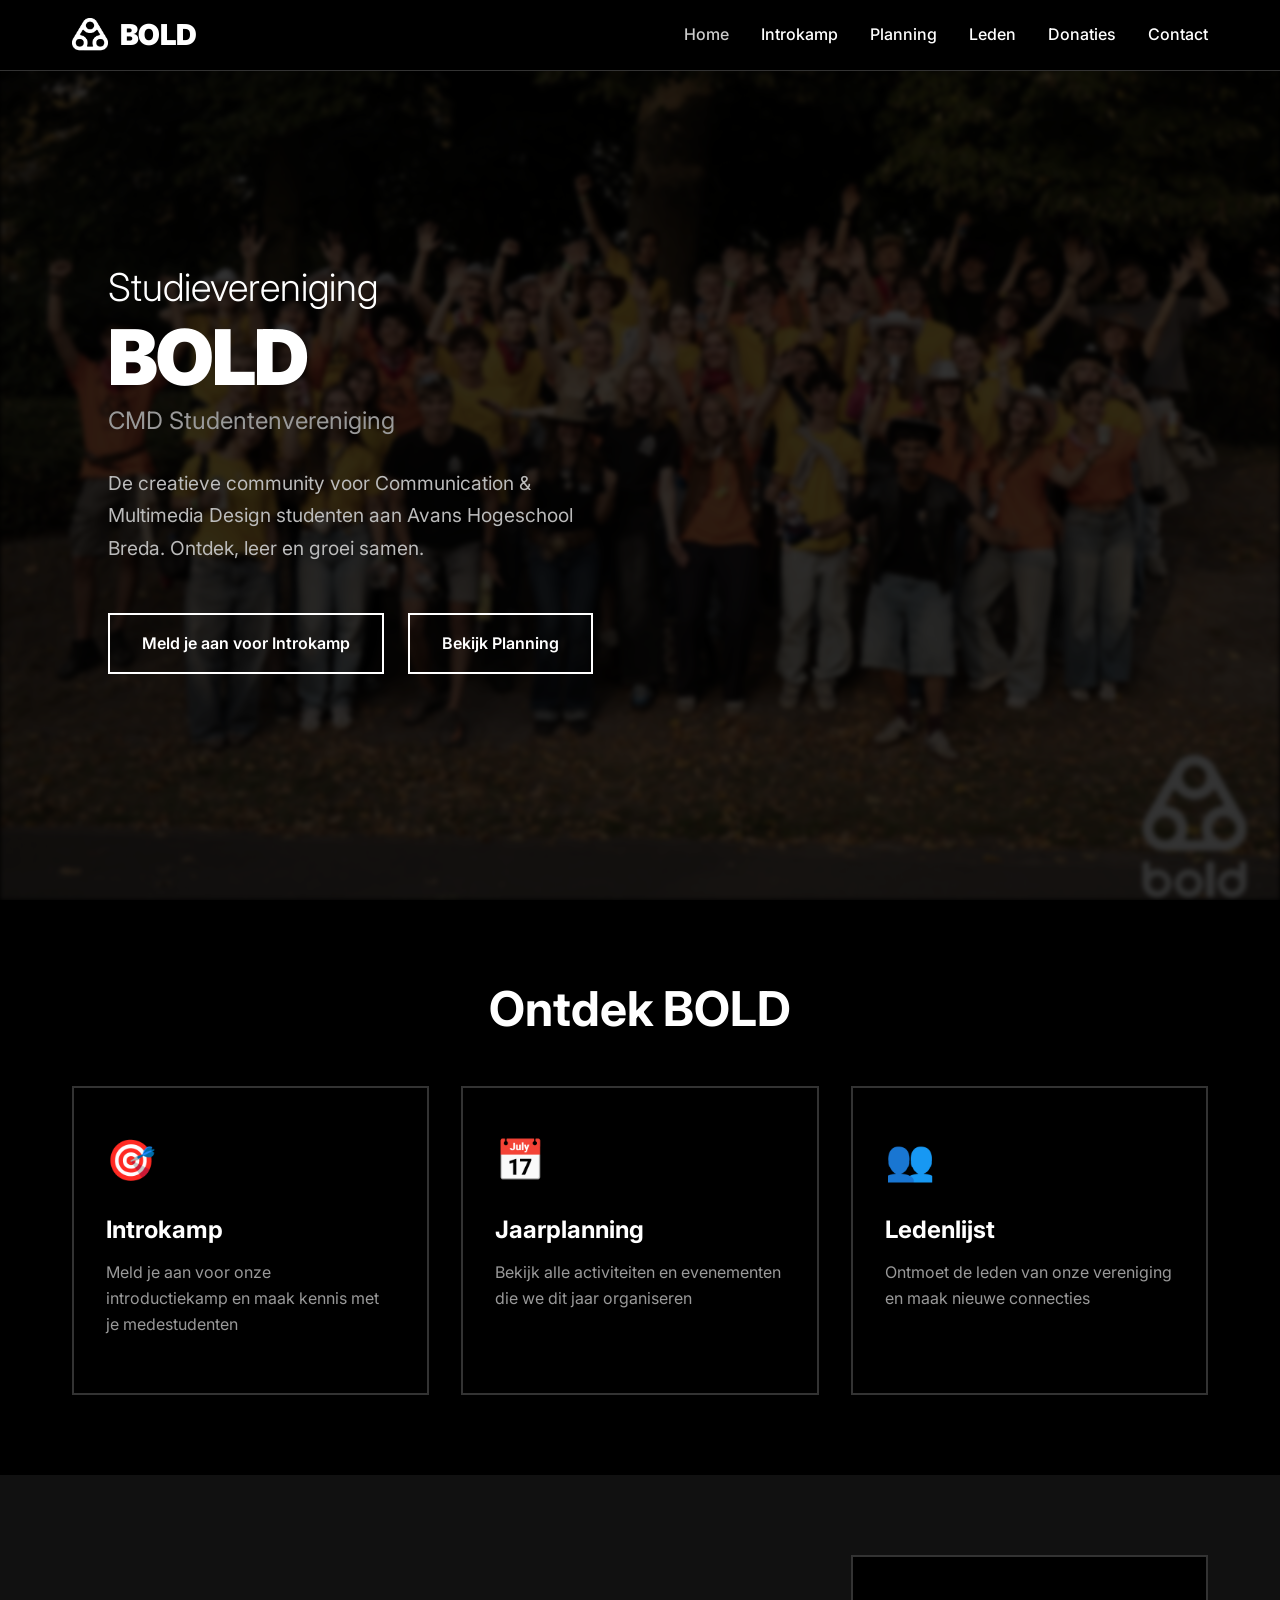
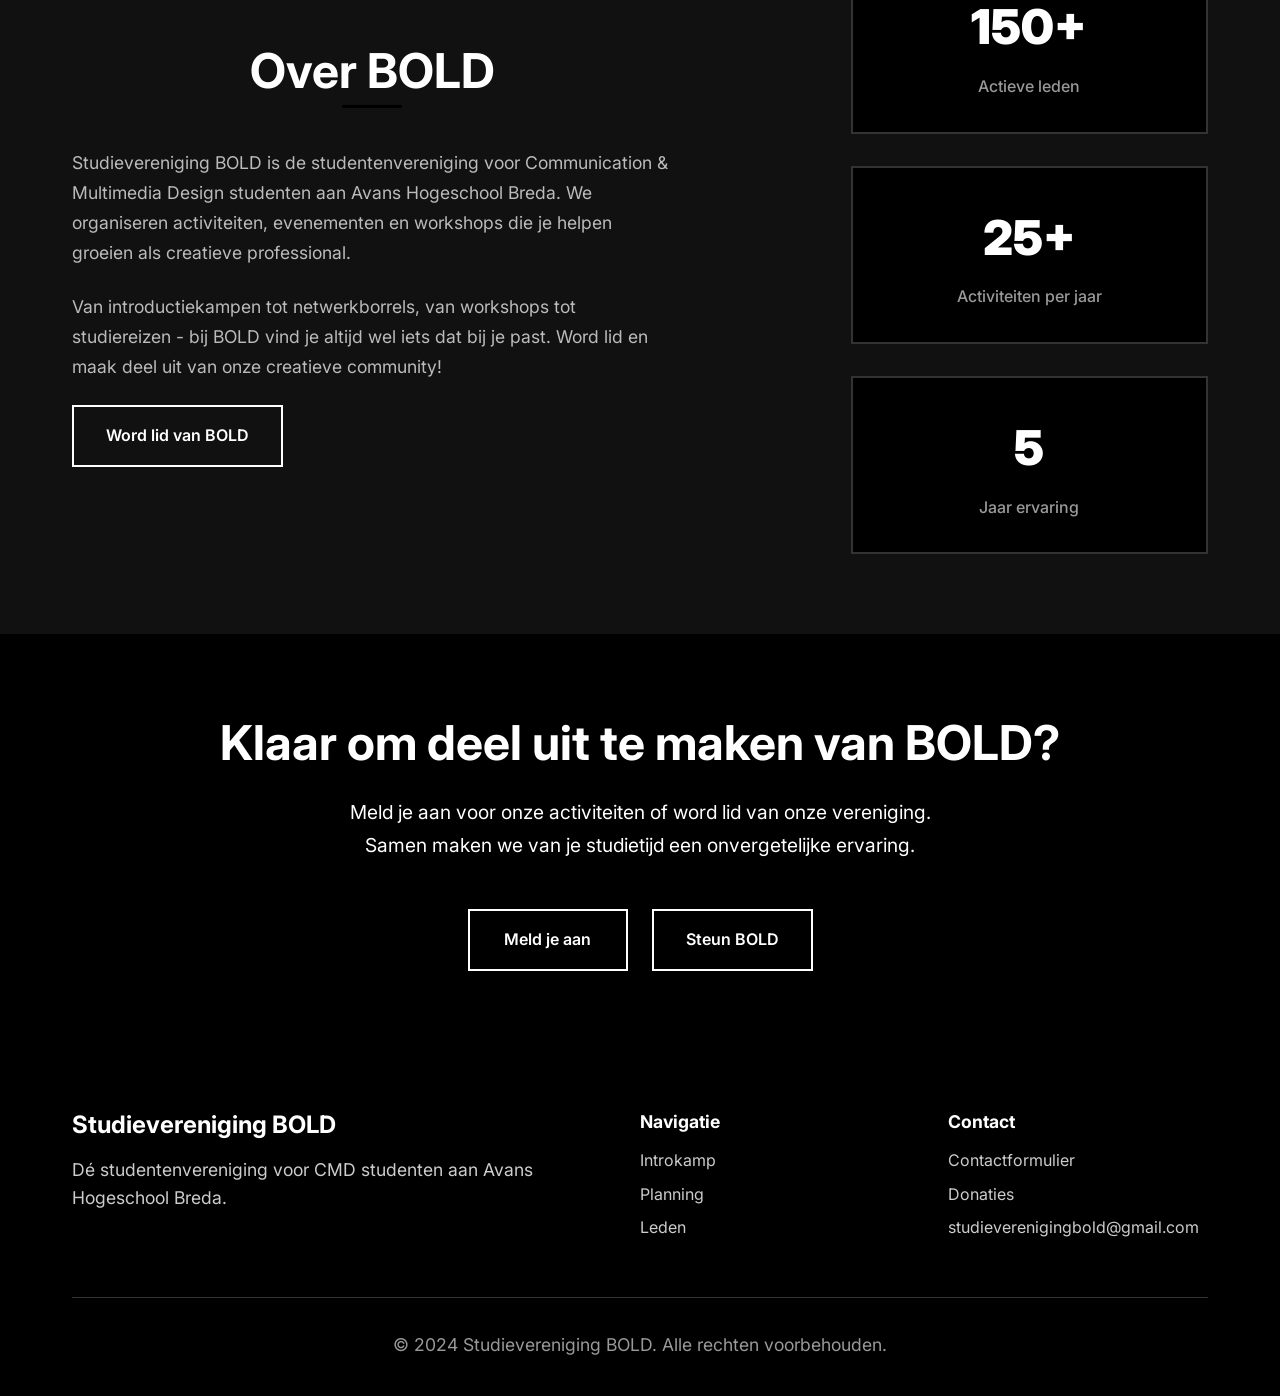
==== index.html @ 7c769bc6 "Update index.html" ====
<!DOCTYPE html>
<html lang="nl">
<head>
    <meta charset="UTF-8">
    <meta name="viewport" content="width=device-width, initial-scale=1.0">
    <meta name="description" content="Studievereniging BOLD - De studentenvereniging voor CMD studenten aan Avans Hogeschool Breda. Ontdek onze activiteiten, planning en word lid van onze creatieve community.">
    <meta name="keywords" content="CMD, Avans, Breda, studentenvereniging, BOLD, creatief, design, communicatie">
    <meta name="author" content="Studievereniging BOLD">
    <meta property="og:title" content="Studievereniging BOLD - CMD Studentenvereniging">
    <meta property="og:description" content="De creatieve studentenvereniging voor CMD studenten aan Avans Hogeschool Breda">
    <meta property="og:type" content="website">
    <title>Studievereniging BOLD - CMD Studentenvereniging</title>
    <link rel="icon" type="image/x-icon" href="img/favicon.ico">
    <link rel="stylesheet" href="styles.css">
    <link rel="preconnect" href="https://fonts.googleapis.com">
    <link rel="preconnect" href="https://fonts.gstatic.com" crossorigin>
    <link href="https://fonts.googleapis.com/css2?family=Inter:wght@300;400;500;600;700;800;900&display=swap" rel="stylesheet">
    <script>
        // Prevent flash during page transition - must run immediately before any rendering
        (function() {
            if (sessionStorage.getItem('pageTransitioning') === 'true') {
                document.documentElement.style.overflow = 'hidden';
                document.documentElement.style.visibility = 'hidden';
            }
        })();
    </script>
</head>
<body>
    <!-- Page Transition Overlay -->
    <div class="page-transition-overlay" id="page-transition-overlay">
        <img src="img/BOLD_logo_wit.png" alt="BOLD" class="page-transition-logo">
    </div>

    <!-- Navigation -->
    <nav class="navbar" role="navigation" aria-label="Hoofdnavigatie">
        <div class="nav-container">
            <div class="nav-logo">
                <a href="index.html" aria-label="Studievereniging BOLD - Home">
                    <img src="img/BOLD_logo_wit_zonder_tekst.png" alt="BOLD Logo" class="logo-image">
                    <span class="logo-text">BOLD</span>
                </a>
            </div>
            
            <!-- Desktop Navigation -->
            <ul class="nav-menu" id="nav-menu">
                <li class="nav-item">
                    <a href="index.html" class="nav-link active" aria-current="page">Home</a>
                </li>
                <li class="nav-item">
                    <a href="introkamp.html" class="nav-link">Introkamp</a>
                </li>
                <li class="nav-item">
                    <a href="planning.html" class="nav-link">Planning</a>
                </li>
                <!-- <li class="nav-item">
                    <a href="fotoboek.html" class="nav-link">Fotoboek</a>
                </li> -->
                <li class="nav-item">
                    <a href="leden.html" class="nav-link">Leden</a>
                </li>
                <li class="nav-item">
                    <a href="donaties.html" class="nav-link">Donaties</a>
                </li>
                <li class="nav-item">
                    <a href="contact.html" class="nav-link">Contact</a>
                </li>
            </ul>
            
            <!-- Mobile Menu Button -->
            <button class="hamburger" id="hamburger" aria-label="Menu openen" aria-expanded="false">
                <span class="hamburger-line"></span>
                <span class="hamburger-line"></span>
                <span class="hamburger-line"></span>
            </button>
        </div>
    </nav>

    <!-- Main Content -->
    <main>
        <!-- Hero Section -->
        <section class="hero" role="banner">
            <div class="hero-container">
                <div class="hero-content">
                    <h1 class="hero-title">
                        <span class="hero-title-line">Studievereniging</span>
                        <span class="hero-title-bold">BOLD</span>
                        <span class="hero-title-subtitle">CMD Studentenvereniging</span>
                    </h1>
                    <p class="hero-description">
                        De creatieve community voor Communication & Multimedia Design studenten 
                        aan Avans Hogeschool Breda. Ontdek, leer en groei samen.
                    </p>
                    <div class="hero-actions">
                        <a href="introkamp.html" class="btn btn-primary" aria-label="Meld je aan voor Introkamp">
                            Meld je aan voor Introkamp
                        </a>
                        <a href="planning.html" class="btn btn-secondary" aria-label="Bekijk onze planning">
                            Bekijk Planning
                        </a>
                    </div>
                </div>
                <div class="hero-visual">
                    <div class="hero-grid">
                        <!-- Add images by placing <img> tags inside grid-item divs -->
                        <!-- Example: <div class="grid-item"><img src="img/your-image.jpg" alt="Description"></div> -->
                        <!-- <div class="grid-item"> <img src="img/BOLD_logo_wit.png" alt="Description"> </div>
                        <div class="grid-item"> <img src="img/BOLD_logo_wit.png" alt="Description"> </div>
                        <div class="grid-item"> <img src="img/BOLD_logo_wit.png" alt="Description"> </div>
                        <div class="grid-item"> <img src="img/BOLD_logo_wit.png" alt="Description"> </div>
                        <div class="grid-item"> <img src="img/BOLD_logo_wit.png" alt="Description"> </div>
                        <div class="grid-item"> <img src="img/BOLD_logo_wit.png" alt="Description"> </div> -->
                    </div>
                </div>
            </div>
        </section>

        <!-- Quick Links Section -->
        <section class="quick-links" aria-labelledby="quick-links-title">
            <div class="container">
                <h2 id="quick-links-title" class="section-title">Ontdek BOLD</h2>
                <div class="quick-links-grid">
                    <a href="introkamp.html" class="quick-link-card" aria-label="Introkamp informatie">
                        <div class="card-icon">🎯</div>
                        <h3>Introkamp</h3>
                        <p>Meld je aan voor onze introductiekamp en maak kennis met je medestudenten</p>
                    </a>
                    <a href="planning.html" class="quick-link-card" aria-label="Jaarplanning bekijken">
                        <div class="card-icon">📅</div>
                        <h3>Jaarplanning</h3>
                        <p>Bekijk alle activiteiten en evenementen die we dit jaar organiseren</p>
                    </a>
                    <!-- <a href="fotoboek.html" class="quick-link-card" aria-label="Fotoboek bekijken">
                        <div class="card-icon">📸</div>
                        <h3>Fotoboek</h3>
                        <p>Herbeleef de mooiste momenten van onze activiteiten en evenementen</p>
                    </a> -->
                    <a href="leden.html" class="quick-link-card" aria-label="Ledenlijst bekijken">
                        <div class="card-icon">👥</div>
                        <h3>Ledenlijst</h3>
                        <p>Ontmoet de leden van onze vereniging en maak nieuwe connecties</p>
                    </a>
                </div>
            </div>
        </section>

        <!-- About Section -->
        <section class="about" aria-labelledby="about-title">
            <div class="container">
                <div class="about-content">
                    <div class="about-text">
                        <h2 id="about-title" class="section-title">Over BOLD</h2>
                        <p class="about-description">
                            Studievereniging BOLD is de studentenvereniging voor Communication & 
                            Multimedia Design studenten aan Avans Hogeschool Breda. We organiseren 
                            activiteiten, evenementen en workshops die je helpen groeien als creatieve 
                            professional.
                        </p>
                        <p class="about-description">
                            Van introductiekampen tot netwerkborrels, van workshops tot studiereizen - 
                            bij BOLD vind je altijd wel iets dat bij je past. Word lid en maak deel 
                            uit van onze creatieve community!
                        </p>
                        <a href="contact.html" class="btn btn-outline" aria-label="Neem contact op">
                            Word lid van BOLD
                        </a>
                    </div>
                    <div class="about-stats">
                        <div class="stat-item">
                            <span class="stat-number">150+</span>
                            <span class="stat-label">Actieve leden</span>
                        </div>
                        <div class="stat-item">
                            <span class="stat-number">25+</span>
                            <span class="stat-label">Activiteiten per jaar</span>
                        </div>
                        <div class="stat-item">
                            <span class="stat-number">5</span>
                            <span class="stat-label">Jaar ervaring</span>
                        </div>
                    </div>
                </div>
            </div>
        </section>

        <!-- CTA Section -->
        <section class="cta" aria-labelledby="cta-title">
            <div class="container">
                <div class="cta-content">
                    <h2 id="cta-title" class="cta-title">Klaar om deel uit te maken van BOLD?</h2>
                    <p class="cta-description">
                        Meld je aan voor onze activiteiten of word lid van onze vereniging. 
                        Samen maken we van je studietijd een onvergetelijke ervaring.
                    </p>
                    <div class="cta-actions">
                        <a href="introkamp.html" class="btn btn-primary" aria-label="Meld je aan voor Introkamp">
                            Meld je aan
                        </a>
                        <a href="donaties.html" class="btn btn-secondary" aria-label="Steun BOLD met een donatie">
                            Steun BOLD
                        </a>
                    </div>
                </div>
            </div>
        </section>
    </main>

    <!-- Footer -->
    <footer class="footer" role="contentinfo">
        <div class="container">
            <div class="footer-content">
                <div class="footer-section">
                    <h3 class="footer-title">Studievereniging BOLD</h3>
                    <p class="footer-description">
                        Dé studentenvereniging voor CMD studenten aan Avans Hogeschool Breda.
                    </p>
                </div>
                <div class="footer-section">
                    <h4 class="footer-subtitle">Navigatie</h4>
                    <ul class="footer-links">
                        <li><a href="introkamp.html">Introkamp</a></li>
                        <li><a href="planning.html">Planning</a></li>
                        <!-- <li><a href="fotoboek.html">Fotoboek</a></li> -->
                        <li><a href="leden.html">Leden</a></li>
                    </ul>
                </div>
                <div class="footer-section">
                    <h4 class="footer-subtitle">Contact</h4>
                    <ul class="footer-links">
                        <li><a href="contact.html">Contactformulier</a></li>
                        <li><a href="donaties.html">Donaties</a></li>
                        <li><a href="mailto:studieverenigingbold@gmail.com">studieverenigingbold@gmail.com</a></li>
                    </ul>
                </div>
            </div>
            <div class="footer-bottom">
                <p>&copy; 2024 Studievereniging BOLD. Alle rechten voorbehouden.</p>
            </div>
        </div>
    </footer>

    <!-- Grid Item Image Modal -->
    <div class="grid-item-modal" id="grid-item-modal">
        <div class="grid-item-modal-backdrop" id="grid-item-modal-backdrop"></div>
        <div class="grid-item-modal-content">
            <img id="grid-item-modal-image" src="" alt="">
        </div>
    </div>

    <script src="script.js"></script>
</body>
</html>
---- styles.css ----
/* ===== RESET & BASE STYLES ===== */
* {
    margin: 0;
    padding: 0;
    box-sizing: border-box;
}

html {
    scroll-behavior: smooth;
    font-size: 16px;
}

body {
    font-family: 'Inter', -apple-system, BlinkMacSystemFont, 'Segoe UI', Roboto, sans-serif;
    line-height: 1.6;
    color: #fff;
    background-color: #000;
    overflow-x: hidden;
}

body.page-transitioning {
    overflow: hidden;
}

/* ===== PAGE TRANSITION ===== */
.page-transition-overlay {
    position: fixed;
    top: 0;
    left: 0;
    width: 100%;
    height: 100%;
    background-color: #000;
    z-index: 10000;
    transform: translateX(100%);
    pointer-events: none;
    transition: transform 0.4s cubic-bezier(0.4, 0, 0.2, 1);
    will-change: transform;
    opacity: 1;
    visibility: visible;
}

.page-transition-overlay.pending {
    transform: translateX(100%);
    pointer-events: none;
    transition: none;
}

.page-transition-overlay.swipe-in {
    transform: translateX(0);
    pointer-events: all;
    transition: transform 0.25s cubic-bezier(0.4, 0, 0.2, 1);
}

.page-transition-overlay.swipe-continue {
    transform: translateX(-100%);
    pointer-events: all;
    transition: transform 0.25s cubic-bezier(0.4, 0, 0.2, 1);
}

.page-transition-logo {
    position: absolute;
    top: 50%;
    left: 50%;
    transform: translate(-50%, -50%);
    max-width: 200px;
    width: auto;
    height: auto;
    opacity: 1;
}

.page-transition-overlay.swipe-continue .page-transition-logo {
    opacity: 0;
    transition: opacity 0.2s ease;
}

/* ===== TYPOGRAPHY ===== */
h1, h2, h3, h4, h5, h6 {
    font-weight: 700;
    line-height: 1.2;
    margin-bottom: 1rem;
}

h1 {
    font-size: clamp(2.5rem, 5vw, 4rem);
    font-weight: 900;
}

h2 {
    font-size: clamp(2rem, 4vw, 3rem);
}

h3 {
    font-size: clamp(1.5rem, 3vw, 2rem);
}

p {
    margin-bottom: 1rem;
    font-size: 1.1rem;
    line-height: 1.7;
}

/* ===== LAYOUT UTILITIES ===== */
.container {
    max-width: 1200px;
    margin: 0 auto;
    padding: 0 2rem;
}

.section-title {
    text-align: center;
    margin-bottom: 3rem;
    position: relative;
}

.section-title::after {
    content: '';
    position: absolute;
    bottom: -0.5rem;
    left: 50%;
    transform: translateX(-50%);
    width: 60px;
    height: 3px;
    background-color: #000;
}

/* ===== BUTTONS ===== */
.btn {
    display: inline-block;
    padding: 1rem 2rem;
    text-decoration: none;
    font-weight: 600;
    font-size: 1rem;
    border-radius: 0;
    transition: all 0.3s ease;
    cursor: pointer;
    border: 2px solid transparent;
    text-align: center;
    min-width: 160px;
}

.btn-primary {
    background-color: #00000000;
    color: #fff;
    border-color: #fff;
}

.btn-primary:hover {
    background-color: #ccc;
    border-color: #ccc;
    transform: translateY(-2px);
}

.btn-secondary {
    color: #fff;
    border-color: #fff;
}

.btn-secondary:hover {
    background-color: #000;
    color: #fff;
    transform: translateY(-2px);
}

.btn-outline {
    background-color: transparent;
    color: #fff;
    border-color: #fff;
}

.btn-outline:hover {
    background-color: #000;
    color: #fff;
}

/* ===== NAVIGATION ===== */
.navbar {
    position: fixed;
    top: 0;
    left: 0;
    right: 0;
    background-color: #000;
    backdrop-filter: blur(10px);
    border-bottom: 1px solid #333;
    z-index: 1000;
    transition: all 0.3s ease;
}

.nav-container {
    max-width: 1200px;
    margin: 0 auto;
    padding: 0 2rem;
    display: flex;
    justify-content: space-between;
    align-items: center;
    height: 70px;
}

.nav-logo a {
    display: flex;
    align-items: center;
    gap: 0.75rem;
    text-decoration: none;
}

.nav-logo .logo-image {
    height: 35px;
    width: auto;
    display: block;
    object-fit: contain;
}

.nav-logo .logo-text {
    font-size: 1.8rem;
    font-weight: 900;
    color: #fff;
    text-decoration: none;
    letter-spacing: -0.02em;
}

.nav-menu {
    display: flex;
    list-style: none;
    gap: 2rem;
    align-items: center;
}

.nav-link {
    text-decoration: none;
    color: #fff;
    font-weight: 500;
    font-size: 1rem;
    transition: all 0.3s ease;
    position: relative;
}

.nav-link:hover,
.nav-link.active {
    color: #ccc;
}

.nav-link::after {
    content: '';
    position: absolute;
    bottom: -5px;
    left: 0;
    width: 0;
    height: 2px;
    background-color: #000;
    transition: width 0.3s ease;
}

.nav-link:hover::after,
.nav-link.active::after {
    width: 100%;
}

/* Mobile Navigation */
.hamburger {
    display: none;
    flex-direction: column;
    background: none;
    border: none;
    cursor: pointer;
    padding: 0.5rem;
    gap: 4px;
    z-index: 1001;
    position: relative;
}

/* Ensure hamburger is always visible on mobile */
@media (max-width: 768px) {
    .hamburger {
        display: flex !important;
        visibility: visible !important;
        opacity: 1 !important;
    }
}

.hamburger-line {
    width: 25px;
    height: 2px;
    background-color: #fff;
    transition: all 0.3s ease;
}

.hamburger.active .hamburger-line:nth-child(1) {
    transform: rotate(45deg) translate(5px, 5px);
}

.hamburger.active .hamburger-line:nth-child(2) {
    opacity: 0;
}

.hamburger.active .hamburger-line:nth-child(3) {
    transform: rotate(-45deg) translate(7px, -6px);
}

/* ===== HERO SECTION ===== */
.hero {
    padding: 120px 0 80px;
    min-height: 100vh;
    display: flex;
    align-items: center;
    background: #000;
    position: relative;
    overflow: hidden;
}

.hero::before {
    content: '';
    position: absolute;
    top: 0;
    left: 0;
    right: 0;
    bottom: 0;
    background-image: url('img/background_mainheader.jpg');
    background-size: cover;
    background-position: center;
    background-repeat: no-repeat;
    filter: blur(2.5px) saturate(0.75) brightness(0.5);
    z-index: 0;
}

.hero::after {
    content: '';
    position: absolute;
    top: 0;
    left: 0;
    right: 0;
    bottom: 0;
    background: rgba(0, 0, 0, 0.6);
    z-index: 1;
}

.hero-container {
    max-width: 1200px;
    margin: 0 auto;
    padding: 0 2rem;
    display: grid;
    grid-template-columns: 1fr 1fr;
    gap: 4rem;
    align-items: center;
    position: relative;
    z-index: 2;
}

.hero-content {
    z-index: 2;
}

.hero-title {
    margin-bottom: 2rem;
    line-height: 1.1;
}

.hero-title-line {
    display: block;
    font-weight: 300;
    font-size: clamp(1.5rem, 3vw, 2.5rem);
    margin-bottom: 0.5rem;
}

.hero-title-bold {
    display: block;
    font-weight: 900;
    font-size: clamp(3rem, 6vw, 5rem);
    letter-spacing: -0.02em;
    margin-bottom: 0.5rem;
}

.hero-title-subtitle {
    display: block;
    font-weight: 400;
    font-size: clamp(1rem, 2vw, 1.5rem);
    color: #999;
}

.hero-description {
    font-size: 1.2rem;
    margin-bottom: 3rem;
    color: #bbb;
    max-width: 500px;
}

.hero-actions {
    display: flex;
    gap: 1.5rem;
    flex-wrap: wrap;
}

.hero-visual {
    position: relative;
    height: 400px;
}

.hero-grid {
    display: grid;
    grid-template-columns: repeat(3, 1fr);
    grid-template-rows: repeat(2, 1fr);
    gap: 1rem;
    height: 100%;
    transform: rotate(5deg);
}

.grid-item {
    background: linear-gradient(45deg, #fff, #ccc);
    border-radius: 8px;
    opacity: 0.8;
    overflow: hidden;
    position: relative;
    transition: all 0.3s ease;
    cursor: pointer;
}

.grid-item:hover {
    transform: scale(1.05) translateY(-5px);
    opacity: 1;
    box-shadow: 0 10px 30px rgba(255, 255, 255, 0.2);
}

.grid-item img {
    width: 100%;
    height: 100%;
    object-fit: cover;
    display: block;
    transition: transform 0.3s ease, filter 0.3s ease;
    cursor: pointer;
}

.grid-item:hover img {
    transform: scale(1.1);
    filter: brightness(1.1);
}

/* Remove gradient background when image is present */
.grid-item:has(img) {
    background: none;
}

.grid-item:nth-child(2) {
    animation-delay: 1s;
}

.grid-item:nth-child(3) {
    animation-delay: 2s;
}

.grid-item:nth-child(4) {
    animation-delay: 3s;
}

.grid-item:nth-child(5) {
    animation-delay: 4s;
}

.grid-item:nth-child(6) {
    animation-delay: 5s;
}

@keyframes float {
    0%, 100% {
        transform: translateY(0px) rotate(0deg);
    }
    50% {
        transform: translateY(-10px) rotate(0deg);
    }
}

/* Grid Item Image Modal */
.grid-item-modal {
    position: fixed;
    top: 0;
    left: 0;
    width: 100%;
    height: 100%;
    z-index: 3000;
    display: none;
    align-items: center;
    justify-content: center;
    opacity: 0;
    transition: opacity 0.3s ease;
}

.grid-item-modal.active {
    display: flex;
    opacity: 1;
}

.grid-item-modal-backdrop {
    position: absolute;
    top: 0;
    left: 0;
    width: 100%;
    height: 100%;
    background-color: rgba(0, 0, 0, 0.85);
    backdrop-filter: blur(2px);
    filter: brightness(0.9);
    cursor: pointer;
}

.grid-item-modal-content {
    position: relative;
    max-width: 95vw;
    max-height: 95vh;
    z-index: 3001;
    cursor: default;
    pointer-events: none;
}

.grid-item-modal-content img {
    width: 100%;
    height: 100%;
    object-fit: contain;
    border-radius: 8px;
    box-shadow: 0 20px 60px rgba(0, 0, 0, 0.8);
    pointer-events: auto;
}

/* ===== QUICK LINKS SECTION ===== */
.quick-links {
    padding: 80px 0;
    background-color: #000;
}

.quick-links-grid {
    display: grid;
    grid-template-columns: repeat(auto-fit, minmax(280px, 1fr));
    gap: 2rem;
    margin-top: 3rem;
}

.quick-link-card {
    background-color: #000;
    border: 2px solid #333;
    padding: 2.5rem 2rem;
    text-decoration: none;
    color: #fff;
    transition: all 0.3s ease;
    position: relative;
    overflow: hidden;
}

.quick-link-card::before {
    content: '';
    position: absolute;
    top: 0;
    left: -100%;
    width: 100%;
    height: 100%;
    background: linear-gradient(90deg, transparent, rgba(255,255,255,0.05), transparent);
    transition: left 0.5s ease;
}

.quick-link-card:hover::before {
    left: 100%;
}

.quick-link-card:hover {
    border-color: #fff;
    transform: translateY(-5px);
    box-shadow: 0 10px 30px rgba(255,255,255,0.1);
}

.card-icon {
    font-size: 2.5rem;
    margin-bottom: 1.5rem;
    display: block;
}

.quick-link-card h3 {
    margin-bottom: 1rem;
    font-size: 1.5rem;
}

.quick-link-card p {
    color: #999;
    font-size: 1rem;
    line-height: 1.6;
}

/* ===== ABOUT SECTION ===== */
.about {
    padding: 80px 0;
    background-color: #111;
}

.about-content {
    display: grid;
    grid-template-columns: 2fr 1fr;
    gap: 4rem;
    align-items: center;
}

.about-text {
    max-width: 600px;
}

.about-description {
    margin-bottom: 1.5rem;
    color: #bbb;
}

.about-stats {
    display: flex;
    flex-direction: column;
    gap: 2rem;
}

.stat-item {
    text-align: center;
    padding: 2rem;
    background-color: #000;
    border: 2px solid #333;
    transition: all 0.3s ease;
}

.stat-item:hover {
    border-color: #fff;
    transform: translateY(-2px);
}

.stat-number {
    display: block;
    font-size: 3rem;
    font-weight: 900;
    color: #fff;
    margin-bottom: 0.5rem;
}

.stat-label {
    font-size: 1rem;
    color: #999;
    font-weight: 500;
}

/* ===== CTA SECTION ===== */
.cta {
    padding: 80px 0;
    background-color: #000;
    color: #fff;
    text-align: center;
}

.cta-title {
    color: #fff;
    margin-bottom: 1.5rem;
}

.cta-description {
    font-size: 1.2rem;
    margin-bottom: 3rem;
    color: #fff;
    max-width: 600px;
    margin-left: auto;
    margin-right: auto;
}

.cta-actions {
    display: flex;
    gap: 1.5rem;
    justify-content: center;
    flex-wrap: wrap;
}

.cta .btn-primary {
    background-color: #000;
    color: #fff;
    border-color: #fff;
}

.cta .btn-primary:hover {
    background-color: #333;
    border-color: #333;
}

.cta .btn-secondary {
    background-color: #000;
    color: #fff;
    border-color: #fff;
}

.cta .btn-secondary:hover {
    background-color: #000;
    color: #fff;
}

/* ===== FOOTER ===== */
.footer {
    background-color: #000;
    color: #fff;
    padding: 60px 0 20px;
}

.footer-content {
    display: grid;
    grid-template-columns: 2fr 1fr 1fr;
    gap: 3rem;
    margin-bottom: 3rem;
}

.footer-title {
    color: #fff;
    margin-bottom: 1rem;
    font-size: 1.5rem;
}

.footer-subtitle {
    color: #fff;
    margin-bottom: 1rem;
    font-size: 1.1rem;
}

.footer-description {
    color: #ccc;
    line-height: 1.6;
}

.footer-links {
    list-style: none;
}

.footer-links li {
    margin-bottom: 0.5rem;
}

.footer-links a {
    color: #ccc;
    text-decoration: none;
    transition: color 0.3s ease;
}

.footer-links a:hover {
    color: #fff;
}

.footer-bottom {
    border-top: 1px solid #333;
    padding-top: 2rem;
    text-align: center;
    color: #999;
}

/* ===== RESPONSIVE DESIGN ===== */
@media (max-width: 768px) {
    .container {
        padding: 0 1rem;
    }
    
    .nav-container {
        padding: 0 1rem;
    }
    
    .nav-menu {
        position: fixed;
        top: 70px;
        left: -100%;
        width: 100%;
        height: calc(100vh - 70px);
        background-color: #000;
        flex-direction: column;
        justify-content: flex-start;
        align-items: center;
        padding-top: 2rem;
        transition: left 0.3s ease;
        border-top: 1px solid #333;
    }
    
    .nav-menu.active {
        left: 0;
    }
    
    .hamburger {
        display: flex !important;
        visibility: visible !important;
        opacity: 1 !important;
    }
    
    .hero-container {
        grid-template-columns: 1fr;
        gap: 2rem;
        text-align: center;
    }
    
    .hero-visual {
        height: 300px;
        order: -1;
    }
    
    .hero-actions {
        justify-content: center;
    }
    
    .about-content {
        grid-template-columns: 1fr;
        gap: 2rem;
        text-align: center;
    }
    
    .about-stats {
        flex-direction: row;
        justify-content: space-around;
    }
    
    .stat-item {
        flex: 1;
        margin: 0 0.5rem;
    }
    
    .footer-content {
        grid-template-columns: 1fr;
        gap: 2rem;
        text-align: center;
    }
    
    .cta-actions {
        flex-direction: column;
        align-items: center;
    }
    
    .cta-actions .btn {
        width: 100%;
        max-width: 300px;
    }
    
    /* Contact page responsive */
    .form-row {
        grid-template-columns: 1fr;
        gap: 1rem;
    }
    
    /* Donation page responsive */
    .donation-container {
        grid-template-columns: 1fr;
        gap: 2rem;
    }
    
    .amount-buttons {
        justify-content: center;
    }
    
    /* Member modal responsive */
    .member-modal-content {
        flex-direction: column;
        text-align: center;
    }
    
    .member-modal-image {
        flex: none;
        margin-bottom: 1rem;
    }
    
    /* Timeline responsive */
    .timeline-item:nth-child(odd),
    .timeline-item:nth-child(even) {
        flex-direction: column;
    }
    
    .timeline-item:nth-child(odd) .timeline-date,
    .timeline-item:nth-child(even) .timeline-date {
        margin: 0 0 1rem 0;
        align-self: center;
    }
    
    .timeline-container::before {
        display: none;
    }
}

@media (max-width: 480px) {
    .hero {
        padding: 100px 0 60px;
    }
    
    .hero-actions {
        flex-direction: column;
        align-items: center;
    }
    
    .hero-actions .btn {
        width: 100%;
        max-width: 280px;
    }
    
    .quick-links-grid {
        grid-template-columns: 1fr;
    }
    
    .about-stats {
        flex-direction: column;
    }
    
    .stat-item {
        margin: 0;
    }
}

/* ===== ACCESSIBILITY ===== */
@media (prefers-reduced-motion: reduce) {
    * {
        animation-duration: 0.01ms !important;
        animation-iteration-count: 1 !important;
        transition-duration: 0.01ms !important;
    }
}

/* Focus styles for keyboard navigation */
.btn:focus,
.nav-link:focus,
.quick-link-card:focus {
    outline: 3px solid #000;
    outline-offset: 2px;
}

/* High contrast mode support */
@media (prefers-contrast: high) {
    .btn-secondary,
    .btn-outline {
        border-width: 3px;
    }
    
    .nav-link::after {
        height: 3px;
    }
}

/* ===== PAGE-SPECIFIC STYLES ===== */

/* Page Hero */
.page-hero {
    padding: 120px 0 80px;
    background: linear-gradient(135deg, #000 0%, #333 100%);
    color: #fff;
    text-align: center;
}

.page-hero-content {
    max-width: 800px;
    margin: 0 auto;
}

.page-hero-title {
    font-size: clamp(3rem, 6vw, 5rem);
    font-weight: 900;
    margin-bottom: 1rem;
    color: #fff;
}

.page-hero-subtitle {
    font-size: 1.3rem;
    margin-bottom: 2rem;
    color: #ccc;
}

.page-hero-meta {
    display: flex;
    justify-content: center;
    gap: 2rem;
    flex-wrap: wrap;
}

.meta-item {
    display: flex;
    align-items: center;
    gap: 0.5rem;
    font-size: 1.1rem;
}

.meta-icon {
    font-size: 1.5rem;
}

/* Event Details */
.event-details {
    padding: 80px 0;
    background-color: #000;
}

.event-details-grid {
    display: grid;
    grid-template-columns: 1fr;
    gap: 4rem;
    align-items: start;
}

.info-cards {
    display: grid;
    grid-template-columns: 1fr 1fr;
    gap: 2rem;
    margin-top: 2rem;
}

.info-card {
    text-align: center;
    padding: 2rem 1.5rem;
    border: 2px solid #333;
    transition: all 0.3s ease;
}

.info-card:hover {
    border-color: #000;
    transform: translateY(-5px);
}

.info-card-icon {
    font-size: 3rem;
    margin-bottom: 1rem;
    display: block;
}

.info-card h3 {
    margin-bottom: 1rem;
    font-size: 1.3rem;
}

.info-card p {
    color: #999;
    font-size: 0.95rem;
    line-height: 1.6;
}

/* Schedule Timeline */
.schedule-title {
    font-size: 1.8rem;
    margin-bottom: 2rem;
    color: #fff;
}

.schedule-timeline {
    position: relative;
}

.schedule-timeline::before {
    content: '';
    position: absolute;
    left: 20px;
    top: 0;
    bottom: 0;
    width: 2px;
    background-color: #333;
}

.timeline-item {
    position: relative;
    margin-bottom: 2rem;
    padding-left: 60px;
}

.timeline-item::before {
    content: '';
    position: absolute;
    left: 11px;
    top: 8px;
    width: 18px;
    height: 18px;
    background-color: #000;
    border-radius: 50%;
    z-index: 1;
}

.timeline-time {
    font-weight: 600;
    color: #999;
    font-size: 0.9rem;
    margin-bottom: 0.5rem;
}

.timeline-content h4 {
    font-size: 1.2rem;
    margin-bottom: 0.5rem;
    color: #fff;
}

.timeline-content p {
    color: #999;
    font-size: 0.95rem;
    margin: 0;
}

/* Pricing */
.pricing {
    padding: 80px 0;
    background-color: #111;
}

.pricing-cards {
    display: grid;
    grid-template-columns: repeat(auto-fit, minmax(300px, 1fr));
    gap: 2rem;
    margin-top: 3rem;
}

.pricing-card {
    background-color: #000;
    border: 2px solid #333;
    padding: 2.5rem 2rem;
    text-align: center;
    position: relative;
    transition: all 0.3s ease;
}

.pricing-card:hover {
    border-color: #000;
    transform: translateY(-5px);
    box-shadow: 0 10px 30px rgba(0,0,0,0.1);
}

.pricing-card.featured {
    border-color: #000;
    transform: scale(1.05);
}

.pricing-badge {
    position: absolute;
    top: -10px;
    left: 50%;
    transform: translateX(-50%);
    background-color: #000;
    color: #fff;
    padding: 0.5rem 1rem;
    font-size: 0.8rem;
    font-weight: 600;
}

.pricing-title {
    font-size: 1.5rem;
    margin-bottom: 1rem;
    color: #fff;
}

.pricing-price {
    margin-bottom: 1rem;
}

.price-amount {
    font-size: 3rem;
    font-weight: 900;
    color: #fff;
    display: block;
}

.price-period {
    font-size: 1rem;
    color: #999;
}

.pricing-description {
    color: #999;
    margin-bottom: 2rem;
    font-size: 0.95rem;
}

.pricing-features {
    list-style: none;
    text-align: left;
}

.pricing-features li {
    padding: 0.5rem 0;
    color: #bbb;
    font-size: 0.95rem;
}

/* Registration Form */
.registration {
    padding: 80px 0;
    background-color: #111;
}

.registration-content {
    display: grid;
    grid-template-columns: 1fr 1fr;
    gap: 4rem;
    margin-top: 3rem;
}

.registration-info h3 {
    font-size: 1.8rem;
    margin-bottom: 2rem;
    color: #fff;
}

.benefits-list {
    list-style: none;
    margin-bottom: 2rem;
}

.benefits-list li {
    padding: 0.8rem 0;
    padding-left: 2rem;
    position: relative;
    color: #bbb;
    line-height: 1.6;
}

.benefits-list li::before {
    content: '✓';
    position: absolute;
    left: 0;
    color: #fff;
    font-weight: bold;
}

.registration-deadline {
    background-color: #111;
    padding: 1.5rem;
    border-left: 4px solid #000;
}

.registration-deadline p {
    margin-bottom: 0.5rem;
    color: #bbb;
}

.registration-form {
    background-color: #111;
    padding: 2.5rem;
    border: 2px solid #333;
}

.registration-form h3 {
    font-size: 1.5rem;
    margin-bottom: 2rem;
    color: #fff;
}

.form-group {
    margin-bottom: 1.5rem;
}

.form-group label {
    display: block;
    margin-bottom: 0.5rem;
    font-weight: 600;
    color: #fff;
}

.form-group input,
.form-group select,
.form-group textarea {
    width: 100%;
    padding: 0.8rem;
    border: 2px solid #333;
    background-color: #000;
    color: #fff;
    font-size: 1rem;
    transition: border-color 0.3s ease;
}

.form-group input:focus,
.form-group select:focus,
.form-group textarea:focus {
    outline: none;
    border-color: #000;
}

.form-group input::placeholder,
.form-group textarea::placeholder {
    color: #666;
    opacity: 1;
}

.form-group select {
    color: #fff;
}

.form-group select option {
    background-color: #000;
    color: #fff;
}

.checkbox-group {
    display: flex;
    align-items: flex-start;
    gap: 0.8rem;
}

.checkbox-label {
    display: flex;
    align-items: flex-start;
    gap: 0.8rem;
    cursor: pointer;
    font-size: 0.95rem;
    line-height: 1.5;
}

.checkbox-label input[type="checkbox"] {
    width: auto;
    margin: 0;
}

.checkbox-label a {
    color: #fff;
    text-decoration: underline;
}

.btn-large {
    width: 100%;
    padding: 1.2rem 2rem;
    font-size: 1.1rem;
    margin-top: 1rem;
}

/* FAQ */
.faq {
    padding: 80px 0;
    background-color: #111;
}

.faq-list {
    max-width: 800px;
    margin: 0 auto;
}

.faq-item {
    border-bottom: 1px solid #e0e0e0;
}

.faq-question {
    width: 100%;
    padding: 1.5rem 0;
    background: none;
    border: none;
    text-align: left;
    font-size: 1.1rem;
    font-weight: 600;
    color: #fff;
    cursor: pointer;
    display: flex;
    justify-content: space-between;
    align-items: center;
    transition: color 0.3s ease;
}

.faq-question:hover {
    color: #333;
}

.faq-icon {
    font-size: 1.5rem;
    font-weight: 300;
    transition: transform 0.3s ease;
}

.faq-question[aria-expanded="true"] .faq-icon {
    transform: rotate(45deg);
}

.faq-answer {
    max-height: 0;
    overflow: hidden;
    transition: max-height 0.3s ease;
}

.faq-answer.active {
    max-height: 200px;
}

.faq-answer p {
    padding: 0 0 1.5rem 0;
    color: #999;
    line-height: 1.6;
    margin: 0;
}

/* ===== PLANNING PAGE STYLES ===== */

/* Planning Filters */
.planning-filters {
    display: flex;
    justify-content: center;
    gap: 1rem;
    margin-top: 2rem;
    flex-wrap: wrap;
}

.filter-btn {
    padding: 0.8rem 1.5rem;
    background-color: transparent;
    border: 2px solid #fff;
    color: #fff;
    font-weight: 600;
    cursor: pointer;
    transition: all 0.3s ease;
    border-radius: 0;
}

.filter-btn:hover,
.filter-btn.active {
    background-color: #000;
    color: #fff;
}

/* Calendar Section */
.calendar-section {
    padding: 80px 0;
    background-color: #000;
}

.calendar-container {
    max-width: 800px;
    margin: 0 auto;
    background-color: #000;
    border: 2px solid #333;
    padding: 2rem;
}

.calendar-header {
    display: flex;
    justify-content: space-between;
    align-items: center;
    margin-bottom: 2rem;
}

.calendar-nav {
    background: none;
    border: 2px solid #fff;
    color: #fff;
    padding: 0.8rem 1.2rem;
    cursor: pointer;
    font-size: 1.2rem;
    transition: all 0.3s ease;
}

.calendar-nav:hover {
    background-color: #fff;
    color: #000;
}

.calendar-month {
    font-size: 1.5rem;
    font-weight: 700;
    color: #fff;
}

.calendar-grid {
    display: grid;
    grid-template-columns: repeat(7, 1fr);
    gap: 1px;
    background-color: #333;
    border: 1px solid #333;
}

.calendar-day-header {
    background-color: #222;
    color: #fff;
    padding: 1rem;
    text-align: center;
    font-weight: 600;
    font-size: 0.9rem;
    border: 1px solid #333;
}

.calendar-day {
    background-color: #111;
    padding: 1rem;
    min-height: 80px;
    border: 1px solid #333;
    position: relative;
    cursor: pointer;
    transition: background-color 0.3s ease;
}

.calendar-day:hover {
    background-color: #222;
}

.calendar-day.has-event {
    background-color: #333;
}

.calendar-day.has-event::after {
    content: '';
    position: absolute;
    bottom: 5px;
    right: 5px;
    width: 8px;
    height: 8px;
    background-color: #fff;
    border-radius: 50%;
}

.calendar-day-number {
    font-weight: 600;
    color: #fff;
    margin-bottom: 0.5rem;
}

.calendar-event {
    font-size: 0.8rem;
    color: #fff;
    margin-bottom: 0.2rem;
    padding: 0.2rem 0.4rem;
    background-color: #555;
    border-radius: 3px;
}

/* Timeline Section */
.timeline-section {
    padding: 80px 0;
    background-color: #111;
}

.timeline-container {
    max-width: 1000px;
    margin: 0 auto;
    position: relative;
}

.timeline-container::before {
    content: '';
    position: absolute;
    left: 50%;
    top: 0;
    bottom: 0;
    width: 2px;
    background-color: #333;
    transform: translateX(-50%);
}

.timeline-item {
    display: flex;
    margin-bottom: 3rem;
    position: relative;
    opacity: 1;
    transition: opacity 0.3s ease;
}

.timeline-item.hidden {
    opacity: 0;
    display: none;
}

.timeline-item:nth-child(odd) {
    flex-direction: row;
}

.timeline-item:nth-child(even) {
    flex-direction: row-reverse;
}

.timeline-date {
    flex: 0 0 120px;
    text-align: center;
    padding: 1rem;
    background-color: #000;
    color: #fff;
    border-radius: 8px;
    position: relative;
    z-index: 2;
    margin: 0 2rem;
}

.timeline-item:nth-child(odd) .timeline-date {
    margin-right: 2rem;
}

.timeline-item:nth-child(even) .timeline-date {
    margin-left: 2rem;
}

.date-day {
    display: block;
    font-size: 2rem;
    font-weight: 900;
    line-height: 1;
}

.date-month {
    display: block;
    font-size: 0.9rem;
    font-weight: 500;
    text-transform: uppercase;
    letter-spacing: 0.5px;
}

.timeline-content {
    flex: 1;
    background-color: #000;
    padding: 2rem;
    border: 2px solid #333;
    border-radius: 8px;
    position: relative;
    z-index: 2;
}

.timeline-category {
    display: inline-block;
    background-color: #000;
    color: #fff;
    padding: 0.3rem 0.8rem;
    font-size: 0.8rem;
    font-weight: 600;
    text-transform: uppercase;
    letter-spacing: 0.5px;
    margin-bottom: 1rem;
}

.timeline-title {
    font-size: 1.5rem;
    font-weight: 700;
    margin-bottom: 1rem;
    color: #fff;
}

.timeline-description {
    color: #999;
    margin-bottom: 1.5rem;
    line-height: 1.6;
}

.timeline-meta {
    display: flex;
    gap: 1.5rem;
    margin-bottom: 1.5rem;
    flex-wrap: wrap;
}

.timeline-location,
.timeline-time,
.timeline-price {
    font-size: 0.9rem;
    color: #999;
    font-weight: 500;
}

.timeline-link {
    color: #fff;
    text-decoration: none;
    font-weight: 600;
    border-bottom: 2px solid #000;
    transition: all 0.3s ease;
}

.timeline-link:hover {
    color: #333;
    border-bottom-color: #333;
}

/* Upcoming Events */
.upcoming-events {
    padding: 80px 0;
    background-color: #000;
}

.events-grid {
    display: grid;
    grid-template-columns: repeat(auto-fit, minmax(350px, 1fr));
    gap: 2rem;
    margin-top: 3rem;
}

.event-card {
    display: flex;
    background-color: #000;
    border: 2px solid #333;
    padding: 2rem;
    transition: all 0.3s ease;
}

.event-card:hover {
    border-color: #000;
    transform: translateY(-5px);
    box-shadow: 0 10px 30px rgba(0,0,0,0.1);
}

.event-date {
    flex: 0 0 80px;
    text-align: center;
    background-color: #000;
    color: #fff;
    padding: 1rem;
    border-radius: 8px;
    margin-right: 1.5rem;
}

.event-day {
    display: block;
    font-size: 1.8rem;
    font-weight: 900;
    line-height: 1;
}

.event-month {
    display: block;
    font-size: 0.8rem;
    font-weight: 500;
    text-transform: uppercase;
    letter-spacing: 0.5px;
}

.event-info {
    flex: 1;
}

.event-category {
    display: inline-block;
    background-color: #f0f0f0;
    color: #fff;
    padding: 0.3rem 0.8rem;
    font-size: 0.8rem;
    font-weight: 600;
    text-transform: uppercase;
    letter-spacing: 0.5px;
    margin-bottom: 1rem;
}

.event-title {
    font-size: 1.3rem;
    font-weight: 700;
    margin-bottom: 1rem;
    color: #fff;
}

.event-description {
    color: #999;
    margin-bottom: 1.5rem;
    line-height: 1.6;
    font-size: 0.95rem;
}

.event-meta {
    display: flex;
    gap: 1rem;
    margin-bottom: 1.5rem;
    flex-wrap: wrap;
}

.event-location,
.event-time {
    font-size: 0.9rem;
    color: #999;
    font-weight: 500;
}

.event-link {
    color: #fff;
    text-decoration: none;
    font-weight: 600;
    border-bottom: 2px solid #000;
    transition: all 0.3s ease;
}

.event-link:hover {
    color: #333;
    border-bottom-color: #333;
}

/* ===== GALLERY PAGE STYLES ===== */

/* Gallery Filters */
.gallery-filters {
    padding: 60px 0 40px;
    background-color: #111;
}

.filter-tabs {
    display: flex;
    justify-content: center;
    gap: 1rem;
    margin-top: 2rem;
    flex-wrap: wrap;
}

.filter-tab {
    padding: 0.8rem 1.5rem;
    background-color: transparent;
    border: 2px solid #000;
    color: #fff;
    font-weight: 600;
    cursor: pointer;
    transition: all 0.3s ease;
    border-radius: 0;
}

.filter-tab:hover,
.filter-tab.active {
    background-color: #000;
    color: #fff;
}

/* Photo Gallery */
.photo-gallery {
    padding: 40px 0 80px;
    background-color: #000;
}

.gallery-grid {
    display: grid;
    grid-template-columns: repeat(auto-fill, minmax(300px, 1fr));
    gap: 2rem;
    margin-top: 3rem;
}

.gallery-item {
    position: relative;
    overflow: hidden;
    cursor: pointer;
    transition: all 0.3s ease;
    opacity: 1;
}

.gallery-item.hidden {
    opacity: 0;
    display: none;
}

.gallery-item:hover {
    transform: translateY(-5px);
}

.gallery-image {
    width: 100%;
    height: 250px;
    object-fit: cover;
    transition: transform 0.3s ease;
}

.gallery-item:hover .gallery-image {
    transform: scale(1.05);
}

.gallery-overlay {
    position: absolute;
    bottom: 0;
    left: 0;
    right: 0;
    background: linear-gradient(transparent, rgba(0,0,0,0.8));
    color: #fff;
    padding: 2rem 1.5rem 1.5rem;
    transform: translateY(100%);
    transition: transform 0.3s ease;
}

.gallery-item:hover .gallery-overlay {
    transform: translateY(0);
}

.gallery-overlay .gallery-title {
    font-size: 1.2rem;
    font-weight: 700;
    margin-bottom: 0.5rem;
    color: #fff;
}

.gallery-overlay .gallery-description {
    font-size: 0.9rem;
    margin-bottom: 0.5rem;
    color: #ccc;
    line-height: 1.4;
}

.gallery-overlay .gallery-date {
    font-size: 0.8rem;
    color: #999;
    font-weight: 500;
}

/* Photo Modal */
.photo-modal {
    position: fixed;
    top: 0;
    left: 0;
    width: 100%;
    height: 100%;
    z-index: 2000;
    display: none;
    align-items: center;
    justify-content: center;
}

.photo-modal.active {
    display: flex;
}

.modal-backdrop {
    position: absolute;
    top: 0;
    left: 0;
    width: 100%;
    height: 100%;
    background-color: rgba(0,0,0,0.9);
    cursor: pointer;
}

.modal-content {
    position: relative;
    max-width: 90vw;
    max-height: 90vh;
    background-color: #000;
    border-radius: 8px;
    overflow: hidden;
    z-index: 2001;
}

.modal-close {
    position: absolute;
    top: 1rem;
    right: 1rem;
    background: rgba(0,0,0,0.7);
    color: #fff;
    border: none;
    width: 40px;
    height: 40px;
    border-radius: 50%;
    font-size: 1.5rem;
    cursor: pointer;
    z-index: 2002;
    transition: background-color 0.3s ease;
}

.modal-close:hover {
    background: rgba(0,0,0,0.9);
}

.modal-image-container {
    position: relative;
    max-height: 70vh;
    overflow: hidden;
}

.modal-image {
    width: 100%;
    height: auto;
    max-height: 70vh;
    object-fit: contain;
}

.modal-info {
    padding: 2rem;
    background-color: #000;
}

.modal-title {
    font-size: 1.5rem;
    font-weight: 700;
    margin-bottom: 1rem;
    color: #fff;
}

.modal-description {
    color: #999;
    margin-bottom: 1rem;
    line-height: 1.6;
}

.modal-date {
    font-size: 0.9rem;
    color: #999;
    font-weight: 500;
}

.modal-navigation {
    position: absolute;
    top: 50%;
    left: 0;
    right: 0;
    display: flex;
    justify-content: space-between;
    padding: 0 1rem;
    transform: translateY(-50%);
    pointer-events: none;
}

.modal-nav {
    background: rgba(0,0,0,0.7);
    color: #fff;
    border: none;
    width: 50px;
    height: 50px;
    border-radius: 50%;
    font-size: 1.5rem;
    cursor: pointer;
    pointer-events: all;
    transition: background-color 0.3s ease;
}

.modal-nav:hover {
    background: rgba(0,0,0,0.9);
}

.modal-nav:disabled {
    opacity: 0.5;
    cursor: not-allowed;
}

/* ===== MEMBER LISTING STYLES ===== */

/* Member Stats */
.member-stats {
    display: flex;
    justify-content: center;
    gap: 3rem;
    margin-top: 2rem;
    flex-wrap: wrap;
}

.member-stats .stat-item {
    text-align: center;
    background-color: rgba(255, 255, 255, 0.1);
    padding: 1.5rem;
    border-radius: 8px;
    min-width: 120px;
}

.member-stats .stat-number {
    display: block;
    font-size: 2.5rem;
    font-weight: 900;
    color: #fff;
    margin-bottom: 0.5rem;
}

.member-stats .stat-label {
    font-size: 1rem;
    color: #ccc;
    font-weight: 500;
}

/* Member Filters */
.member-filters {
    padding: 60px 0 40px;
    background-color: #111;
}

.filter-options {
    display: flex;
    justify-content: center;
    gap: 2rem;
    margin-top: 2rem;
    flex-wrap: wrap;
}

.filter-group {
    display: flex;
    flex-direction: column;
    gap: 0.5rem;
}

.filter-group label {
    font-weight: 600;
    color: #fff;
    font-size: 0.9rem;
}

.filter-select,
.search-input {
    padding: 0.8rem 1rem;
    border: 2px solid #333;
    background-color: #000;
    font-size: 1rem;
    min-width: 150px;
    transition: border-color 0.3s ease;
}

.filter-select:focus,
.search-input:focus {
    outline: none;
    border-color: #000;
}

.search-input {
    min-width: 200px;
}

/* Members Section */
.members-section {
    padding: 40px 0 80px;
    background-color: #000;
}

.members-grid {
    display: grid;
    grid-template-columns: repeat(auto-fill, minmax(280px, 1fr));
    gap: 2rem;
    margin-top: 3rem;
}

.member-card {
    background-color: #000;
    border: 2px solid #333;
    padding: 2rem;
    text-align: center;
    transition: all 0.3s ease;
    cursor: pointer;
    opacity: 1;
}

.member-card.hidden {
    opacity: 0;
    display: none;
}

.member-card:hover {
    border-color: #000;
    transform: translateY(-5px);
    box-shadow: 0 10px 30px rgba(0,0,0,0.1);
}

.member-image {
    margin-bottom: 1.5rem;
}

.member-photo {
    width: 120px;
    height: 120px;
    border-radius: 50%;
    object-fit: cover;
    border: 3px solid #e0e0e0;
    transition: border-color 0.3s ease;
}

.member-card:hover .member-photo {
    border-color: #000;
}

.member-name {
    font-size: 1.3rem;
    font-weight: 700;
    margin-bottom: 0.5rem;
    color: #fff;
}

.member-year {
    font-size: 0.9rem;
    color: #999;
    margin-bottom: 0.5rem;
    font-weight: 500;
}

.member-role {
    font-size: 1rem;
    color: #fff;
    margin-bottom: 1rem;
    font-weight: 600;
}

.member-interests {
    font-size: 0.9rem;
    color: #999;
    margin-bottom: 1rem;
    line-height: 1.4;
}

.member-email {
    color: #fff;
    text-decoration: none;
    font-size: 0.9rem;
    font-weight: 500;
    border-bottom: 1px solid transparent;
    transition: border-bottom-color 0.3s ease;
}

.member-email:hover {
    border-bottom-color: #000;
}

/* Member Modal */
.member-modal {
    position: fixed;
    top: 0;
    left: 0;
    width: 100%;
    height: 100%;
    z-index: 2000;
    display: none;
    align-items: center;
    justify-content: center;
}

.member-modal.active {
    display: flex;
}

.member-modal .modal-backdrop {
    position: absolute;
    top: 0;
    left: 0;
    width: 100%;
    height: 100%;
    background-color: rgba(0,0,0,0.9);
    cursor: pointer;
}

.member-modal .modal-content {
    position: relative;
    max-width: 600px;
    width: 90vw;
    background-color: #000;
    border-radius: 8px;
    overflow: hidden;
    z-index: 2001;
}

.member-modal .modal-close {
    position: absolute;
    top: 1rem;
    right: 1rem;
    background: rgba(0,0,0,0.7);
    color: #fff;
    border: none;
    width: 40px;
    height: 40px;
    border-radius: 50%;
    font-size: 1.5rem;
    cursor: pointer;
    z-index: 2002;
    transition: background-color 0.3s ease;
}

.member-modal .modal-close:hover {
    background: rgba(0,0,0,0.9);
}

.member-modal-content {
    display: flex;
    padding: 2rem;
    gap: 2rem;
    align-items: center;
}

.member-modal-image {
    flex: 0 0 150px;
}

.modal-member-photo {
    width: 150px;
    height: 150px;
    border-radius: 50%;
    object-fit: cover;
    border: 3px solid #000;
}

.member-modal-info {
    flex: 1;
}

.modal-member-name {
    font-size: 1.8rem;
    font-weight: 700;
    margin-bottom: 1rem;
    color: #fff;
}

.modal-member-details p {
    margin-bottom: 0.8rem;
    color: #999;
    font-size: 1rem;
}

.modal-member-role {
    font-weight: 600;
    color: #fff !important;
    font-size: 1.1rem;
    margin-top: 0.5rem;
}

.modal-member-email {
    color: #fff;
    text-decoration: none;
    font-weight: 500;
    border-bottom: 1px solid #000;
    transition: color 0.3s ease;
}

.modal-member-email:hover {
    color: #333;
}

/* ===== CONTACT PAGE STYLES ===== */

/* Contact Information */
.contact-info {
    padding: 80px 0;
    background-color: #000;
}

.contact-grid {
    display: grid;
    grid-template-columns: repeat(auto-fit, minmax(300px, 1fr));
    gap: 2rem;
    margin-top: 3rem;
}

.contact-card {
    text-align: center;
    padding: 2.5rem 2rem;
    border: 2px solid #333;
    transition: all 0.3s ease;
}

.contact-card:hover {
    border-color: #000;
    transform: translateY(-5px);
    box-shadow: 0 10px 30px rgba(0,0,0,0.1);
}

.contact-icon {
    font-size: 3rem;
    margin-bottom: 1.5rem;
    display: block;
}

.contact-card h3 {
    font-size: 1.5rem;
    margin-bottom: 1rem;
    color: #fff;
}

.contact-card p {
    color: #999;
    margin-bottom: 1.5rem;
    line-height: 1.6;
}

.contact-link {
    color: #fff;
    text-decoration: none;
    font-weight: 600;
    border-bottom: 2px solid #000;
    transition: all 0.3s ease;
}

.contact-link:hover {
    color: #333;
    border-bottom-color: #333;
}

.social-links {
    display: flex;
    justify-content: center;
    gap: 1rem;
    margin-top: 1rem;
}

.social-link {
    color: #fff;
    text-decoration: none;
    font-weight: 500;
    padding: 0.5rem 1rem;
    border: 2px solid #333;
    transition: all 0.3s ease;
}

.social-link:hover {
    border-color: #000;
    background-color: #000;
    color: #fff;
}

/* Contact Form */
.contact-form-section {
    padding: 80px 0;
    background-color: #111;
}

.form-container {
    max-width: 800px;
    margin: 0 auto;
}

.contact-form {
    background-color: #000;
    padding: 3rem;
    border: 2px solid #333;
}

.form-row {
    display: grid;
    grid-template-columns: 1fr 1fr;
    gap: 2rem;
    margin-bottom: 1.5rem;
}

/* ===== DONATIONS PAGE STYLES ===== */

/* Why Donate */
.why-donate {
    padding: 80px 0;
    background-color: #000;
}

.donate-reasons {
    display: grid;
    grid-template-columns: repeat(auto-fit, minmax(250px, 1fr));
    gap: 2rem;
    margin-top: 3rem;
}

.reason-card {
    text-align: center;
    padding: 2rem 1.5rem;
    border: 2px solid #333;
    transition: all 0.3s ease;
}

.reason-card:hover {
    border-color: #000;
    transform: translateY(-5px);
}

.reason-icon {
    font-size: 3rem;
    margin-bottom: 1.5rem;
    display: block;
}

.reason-card h3 {
    font-size: 1.3rem;
    margin-bottom: 1rem;
    color: #fff;
}

.reason-card p {
    color: #999;
    line-height: 1.6;
}

/* Donation Impact */
.donation-impact {
    padding: 80px 0;
    background-color: #111;
}

.impact-grid {
    display: grid;
    grid-template-columns: repeat(auto-fit, minmax(200px, 1fr));
    gap: 2rem;
    margin-top: 3rem;
}

.impact-item {
    text-align: center;
    padding: 2rem 1.5rem;
    background-color: #000;
    border: 2px solid #333;
    transition: all 0.3s ease;
}

.impact-item:hover {
    border-color: #000;
    transform: translateY(-5px);
}

.impact-amount {
    display: block;
    font-size: 2.5rem;
    font-weight: 900;
    color: #fff;
    margin-bottom: 1rem;
}

.impact-item h3 {
    font-size: 1.2rem;
    margin-bottom: 1rem;
    color: #fff;
}

.impact-item p {
    color: #999;
    font-size: 0.9rem;
    line-height: 1.5;
}

/* Donation Form */
.donation-form-section {
    padding: 80px 0;
    background-color: #000;
}

.donation-container {
    display: grid;
    grid-template-columns: 1fr 1fr;
    gap: 4rem;
    margin-top: 3rem;
}

.donation-info h3 {
    font-size: 1.8rem;
    margin-bottom: 2rem;
    color: #fff;
}

.donation-steps {
    list-style: none;
    margin-bottom: 2rem;
}

.donation-steps li {
    padding: 0.8rem 0;
    padding-left: 2rem;
    position: relative;
    color: #bbb;
    line-height: 1.6;
}

.donation-steps li::before {
    content: counter(step-counter);
    counter-increment: step-counter;
    position: absolute;
    left: 0;
    top: 0.8rem;
    width: 1.5rem;
    height: 1.5rem;
    background-color: #000;
    color: #fff;
    border-radius: 50%;
    display: flex;
    align-items: center;
    justify-content: center;
    font-size: 0.8rem;
    font-weight: 600;
}

.donation-steps {
    counter-reset: step-counter;
}

.donation-benefits {
    background-color: #111;
    padding: 1.5rem;
    border-left: 4px solid #000;
}

.donation-benefits h4 {
    font-size: 1.2rem;
    margin-bottom: 1rem;
    color: #fff;
}

.donation-benefits ul {
    list-style: none;
}

.donation-benefits li {
    padding: 0.5rem 0;
    color: #bbb;
}

.donation-form {
    background-color: #111;
    padding: 2.5rem;
    border: 2px solid #333;
}

.donation-form h3 {
    font-size: 1.5rem;
    margin-bottom: 2rem;
    color: #fff;
}

.donation-amounts h4 {
    font-size: 1.1rem;
    margin-bottom: 1rem;
    color: #fff;
}

.amount-buttons {
    display: flex;
    gap: 1rem;
    margin-bottom: 1.5rem;
    flex-wrap: wrap;
}

.amount-btn {
    padding: 0.8rem 1.5rem;
    background-color: transparent;
    border: 2px solid #333;
    color: #fff;
    font-weight: 600;
    cursor: pointer;
    transition: all 0.3s ease;
    border-radius: 0;
}

.amount-btn:hover,
.amount-btn.active {
    background-color: #000;
    color: #fff;
    border-color: #000;
}

.custom-amount {
    margin-bottom: 2rem;
}

.custom-amount label {
    display: block;
    margin-bottom: 0.5rem;
    font-weight: 600;
    color: #fff;
}

.custom-amount input {
    width: 100%;
    padding: 0.8rem;
    border: 2px solid #333;
    background-color: #000;
    color: #fff;
    font-size: 1rem;
    transition: border-color 0.3s ease;
}

.custom-amount input::placeholder {
    color: #666;
    opacity: 1;
}

.custom-amount input:focus {
    outline: none;
    border-color: #000;
}

.donation-total {
    background-color: #000;
    color: #fff;
    padding: 1.5rem;
    margin: 2rem 0;
    text-align: center;
}

.donation-total h4 {
    font-size: 1.2rem;
    margin-bottom: 0.5rem;
}

#total-amount {
    font-size: 2rem;
    font-weight: 900;
}

/* Alternative Donations */
.alternative-donations {
    padding: 80px 0;
    background-color: #111;
}

.alternative-methods {
    display: grid;
    grid-template-columns: repeat(auto-fit, minmax(300px, 1fr));
    gap: 2rem;
    margin-top: 3rem;
}

.method-card {
    background-color: #000;
    padding: 2.5rem 2rem;
    border: 2px solid #333;
    text-align: center;
    transition: all 0.3s ease;
}

.method-card:hover {
    border-color: #000;
    transform: translateY(-5px);
}

.method-card h3 {
    font-size: 1.5rem;
    margin-bottom: 1rem;
    color: #fff;
}

.method-card p {
    color: #999;
    margin-bottom: 1.5rem;
    line-height: 1.6;
}

.bank-details {
    background-color: #111;
    padding: 1.5rem;
    margin: 1.5rem 0;
    text-align: left;
    border-radius: 4px;
}

.bank-details p {
    margin-bottom: 0.5rem;
    color: #bbb;
    font-size: 0.9rem;
}

/* Photo Album System Styles */
.gallery-loader {
    grid-column: 1 / -1;
    display: flex;
    flex-direction: column;
    align-items: center;
    justify-content: center;
    padding: 4rem 2rem;
    color: #fff;
}

.loader-spinner {
    width: 50px;
    height: 50px;
    border: 4px solid #333;
    border-top-color: #fff;
    border-radius: 50%;
    animation: spin 1s linear infinite;
    margin-bottom: 1rem;
}

@keyframes spin {
    to {
        transform: rotate(360deg);
    }
}

.gallery-loader p {
    color: #999;
    font-size: 1rem;
}

.load-more-btn {
    grid-column: 1 / -1;
    margin: 2rem auto;
    padding: 1rem 2.5rem;
    max-width: 300px;
}

.gallery-image.loaded {
    opacity: 1;
    transition: opacity 0.3s ease;
}

/* Album Cards (for future albums overview) */
.album-card {
    position: relative;
    overflow: hidden;
    cursor: pointer;
    transition: all 0.3s ease;
    background-color: #111;
    border: 2px solid #333;
}

.album-card:hover {
    transform: translateY(-5px);
    border-color: #000;
}

.album-cover {
    width: 100%;
    height: 250px;
    object-fit: cover;
    transition: transform 0.3s ease;
}

.album-card:hover .album-cover {
    transform: scale(1.05);
}

.album-info {
    padding: 1.5rem;
    background-color: #000;
}

.album-title {
    font-size: 1.2rem;
    font-weight: 700;
    margin-bottom: 0.5rem;
    color: #fff;
}

.album-year {
    font-size: 0.9rem;
    color: #999;
    font-weight: 500;
}

/* Print styles */
@media print {
    .navbar,
    .footer,
    .cta {
        display: none;
    }
    
    .hero {
        padding: 0;
        min-height: auto;
    }
    
    body {
        font-size: 12pt;
        line-height: 1.4;
    }
}
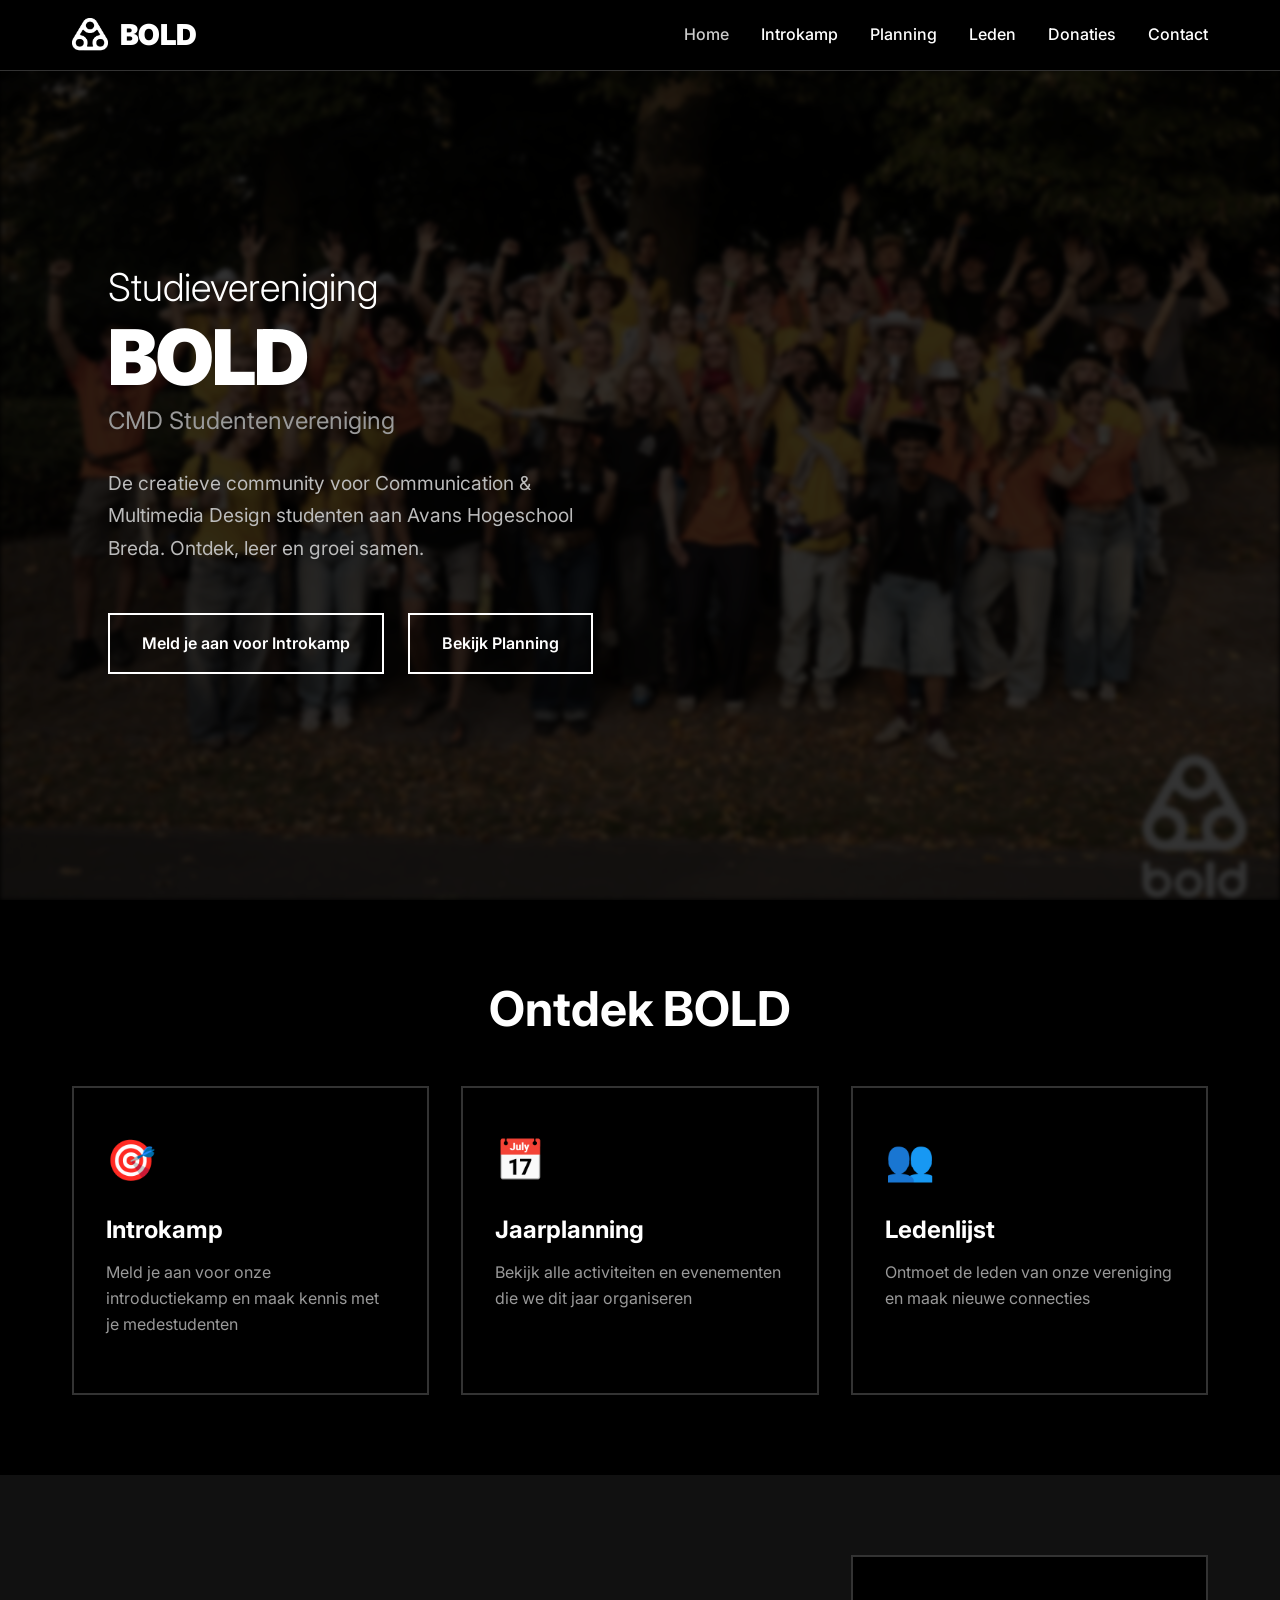
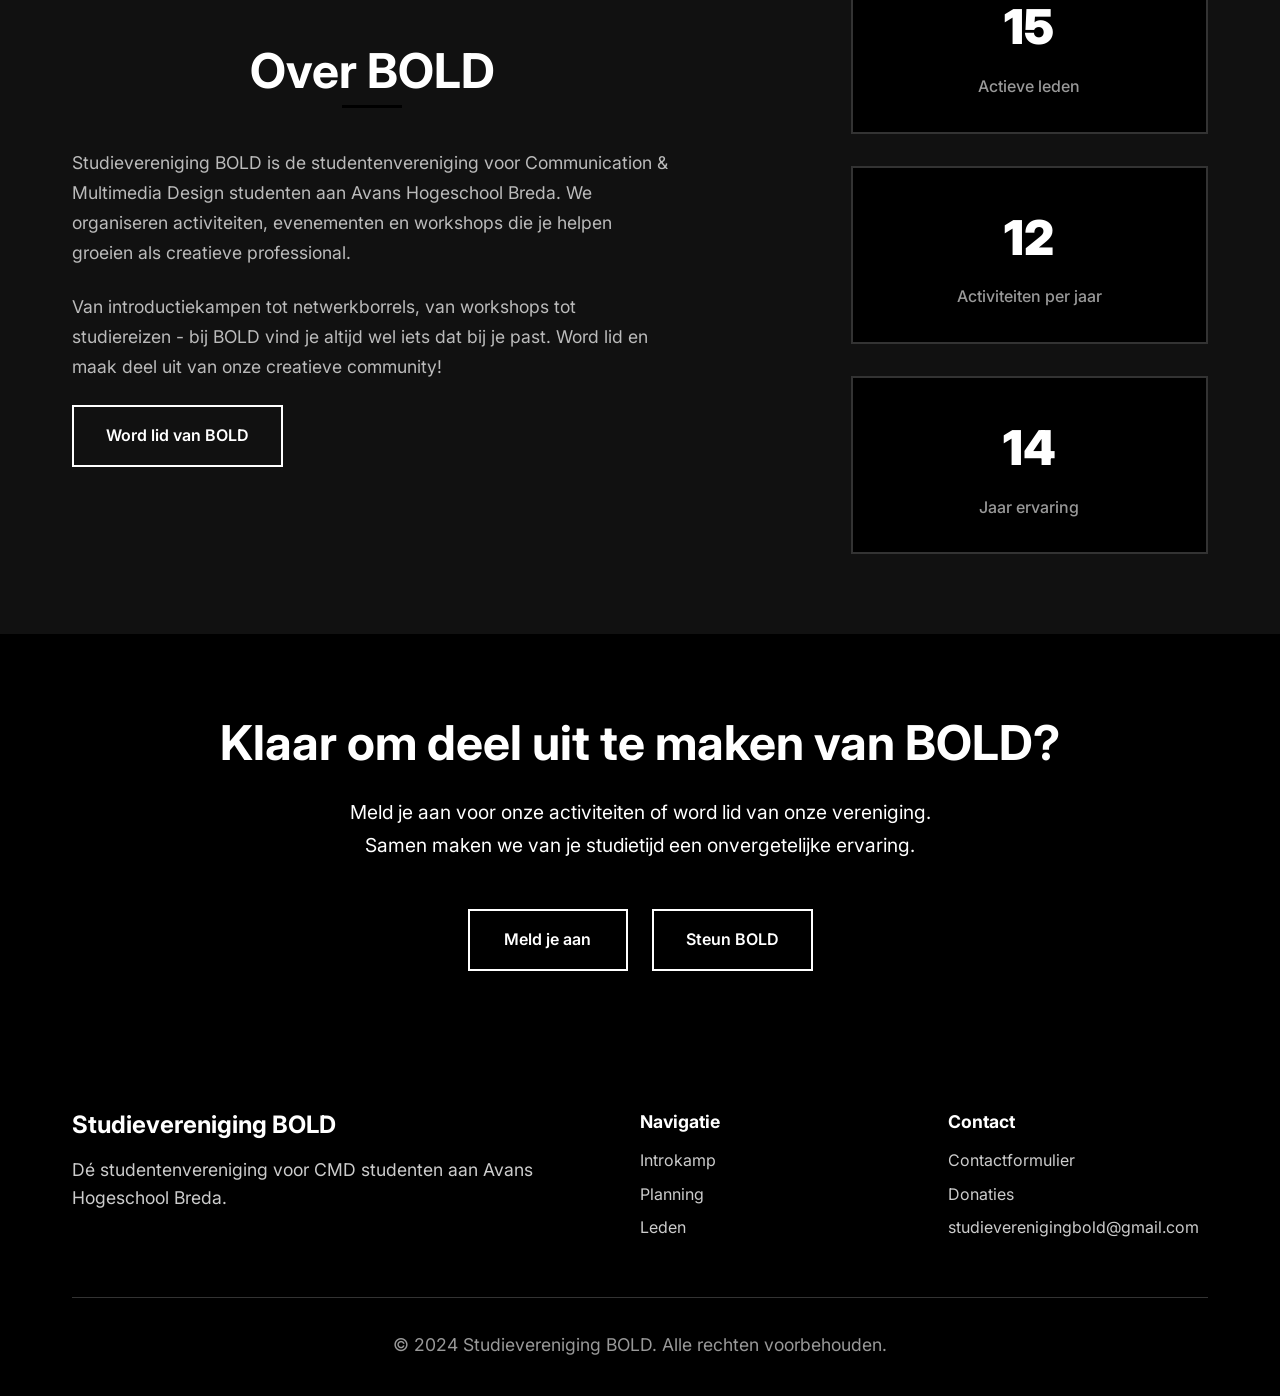
==== commit e551f9a3: "Update index.html" ====
--- a/index.html
+++ b/index.html
@@ -99,18 +99,6 @@
                         </a>
                     </div>
                 </div>
-                <div class="hero-visual">
-                    <div class="hero-grid">
-                        <!-- Add images by placing <img> tags inside grid-item divs -->
-                        <!-- Example: <div class="grid-item"><img src="img/your-image.jpg" alt="Description"></div> -->
-                        <!-- <div class="grid-item"> <img src="img/BOLD_logo_wit.png" alt="Description"> </div>
-                        <div class="grid-item"> <img src="img/BOLD_logo_wit.png" alt="Description"> </div>
-                        <div class="grid-item"> <img src="img/BOLD_logo_wit.png" alt="Description"> </div>
-                        <div class="grid-item"> <img src="img/BOLD_logo_wit.png" alt="Description"> </div>
-                        <div class="grid-item"> <img src="img/BOLD_logo_wit.png" alt="Description"> </div>
-                        <div class="grid-item"> <img src="img/BOLD_logo_wit.png" alt="Description"> </div> -->
-                    </div>
-                </div>
             </div>
         </section>
 
@@ -166,15 +154,15 @@
                     </div>
                     <div class="about-stats">
                         <div class="stat-item">
-                            <span class="stat-number">150+</span>
+                            <span class="stat-number">15</span>
                             <span class="stat-label">Actieve leden</span>
                         </div>
                         <div class="stat-item">
-                            <span class="stat-number">25+</span>
+                            <span class="stat-number">12</span>
                             <span class="stat-label">Activiteiten per jaar</span>
                         </div>
                         <div class="stat-item">
-                            <span class="stat-number">5</span>
+                            <span class="stat-number">14</span>
                             <span class="stat-label">Jaar ervaring</span>
                         </div>
                     </div>
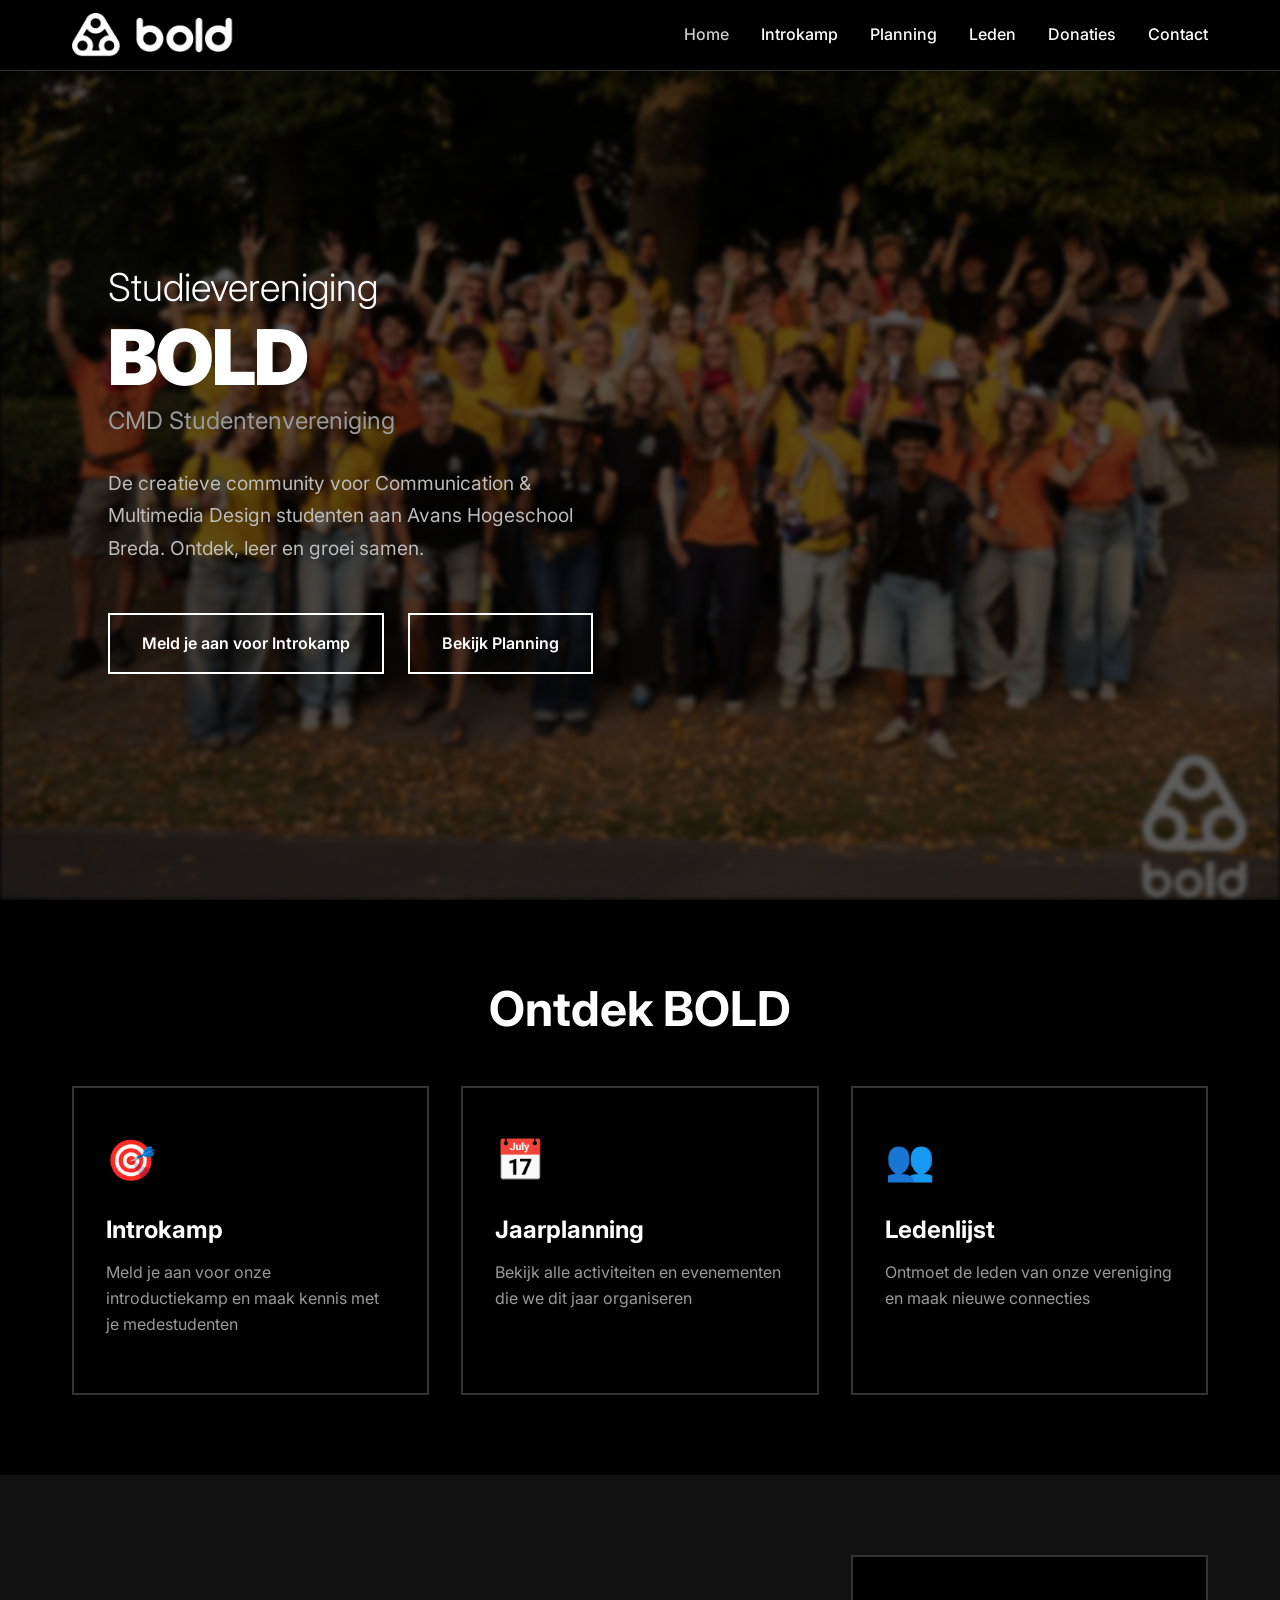
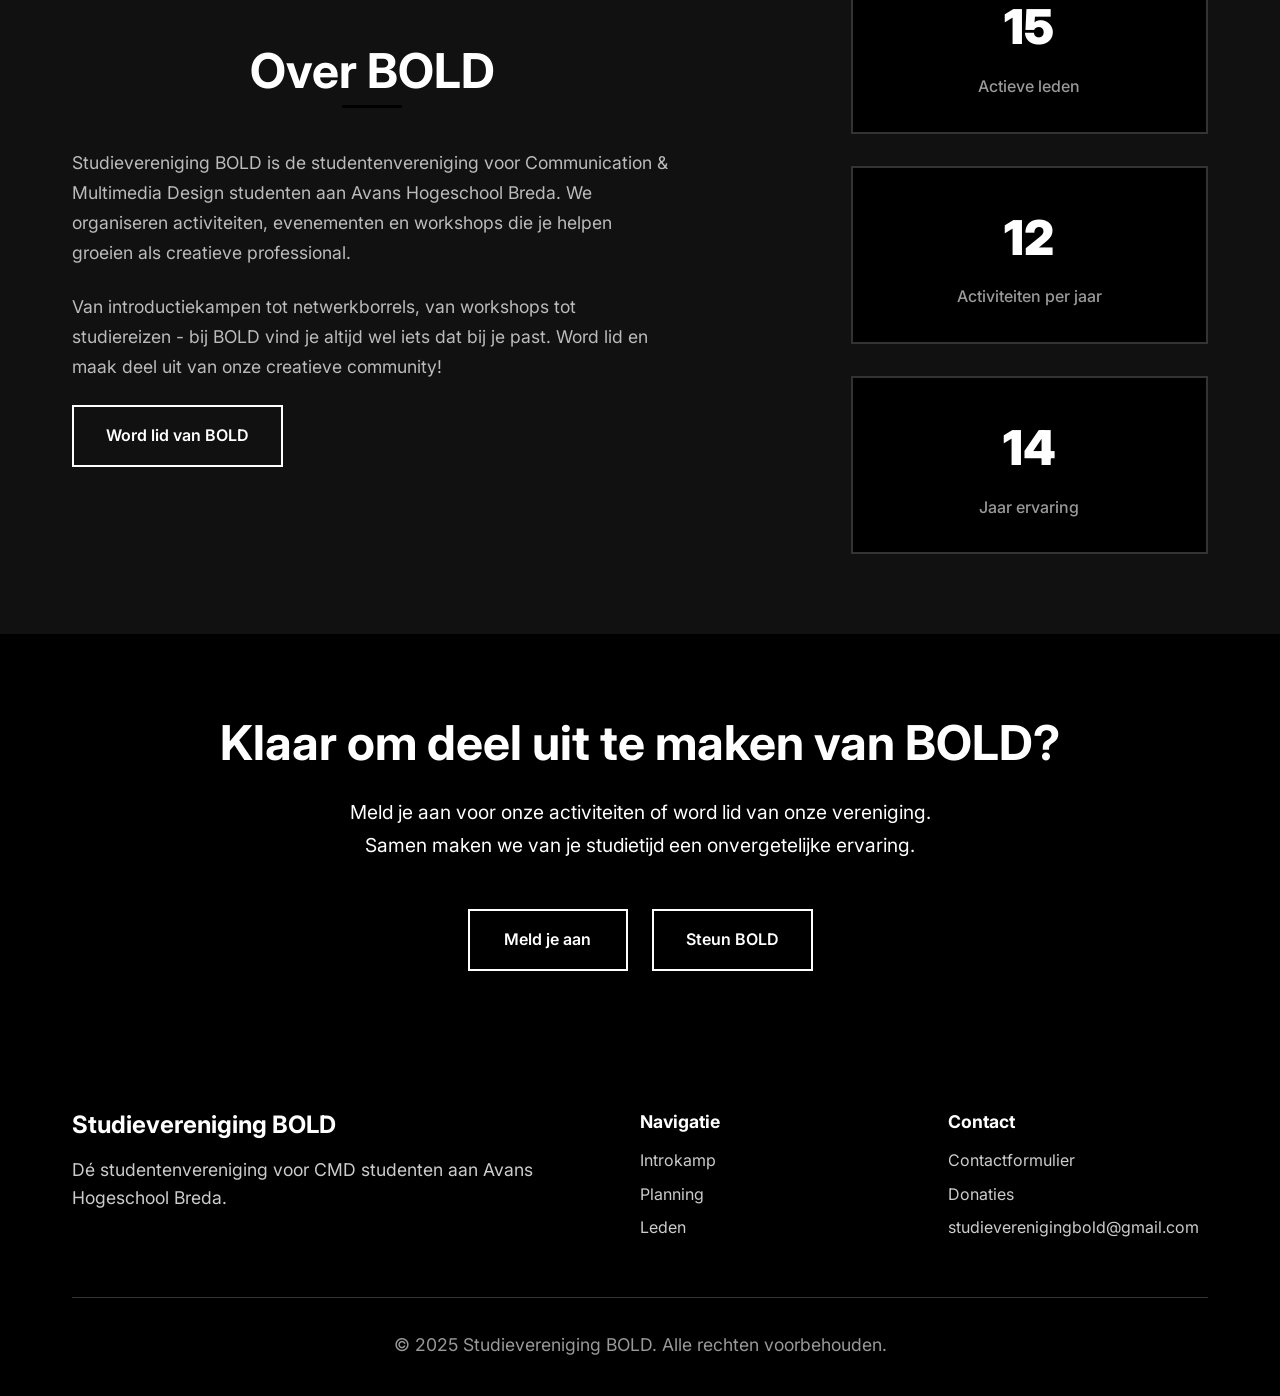
==== commit 84852d72: "Update Footer banner geupdate Achtergrond foto bij index feller en meer saturation Logo gefixed met " ====
--- a/index.html
+++ b/index.html
@@ -36,8 +36,7 @@
         <div class="nav-container">
             <div class="nav-logo">
                 <a href="index.html" aria-label="Studievereniging BOLD - Home">
-                    <img src="img/BOLD_logo_wit_zonder_tekst.png" alt="BOLD Logo" class="logo-image">
-                    <span class="logo-text">BOLD</span>
+                    <img src="img/LOGO (1).png" alt="BOLD Logo" class="logo-image">
                 </a>
             </div>
             
@@ -221,7 +220,7 @@
                 </div>
             </div>
             <div class="footer-bottom">
-                <p>&copy; 2024 Studievereniging BOLD. Alle rechten voorbehouden.</p>
+                <p>&copy; 2025 Studievereniging BOLD. Alle rechten voorbehouden.</p>
             </div>
         </div>
     </footer>
--- a/styles.css
+++ b/styles.css
@@ -198,23 +198,14 @@
 .nav-logo a {
     display: flex;
     align-items: center;
-    gap: 0.75rem;
     text-decoration: none;
 }
 
 .nav-logo .logo-image {
-    height: 35px;
+    height: 45px;
     width: auto;
     display: block;
     object-fit: contain;
-}
-
-.nav-logo .logo-text {
-    font-size: 1.8rem;
-    font-weight: 900;
-    color: #fff;
-    text-decoration: none;
-    letter-spacing: -0.02em;
 }
 
 .nav-menu {
@@ -317,7 +308,7 @@
     background-size: cover;
     background-position: center;
     background-repeat: no-repeat;
-    filter: blur(2.5px) saturate(0.75) brightness(0.5);
+    filter: blur(2.5px) saturate(1  ) brightness(0.9);
     z-index: 0;
 }
 
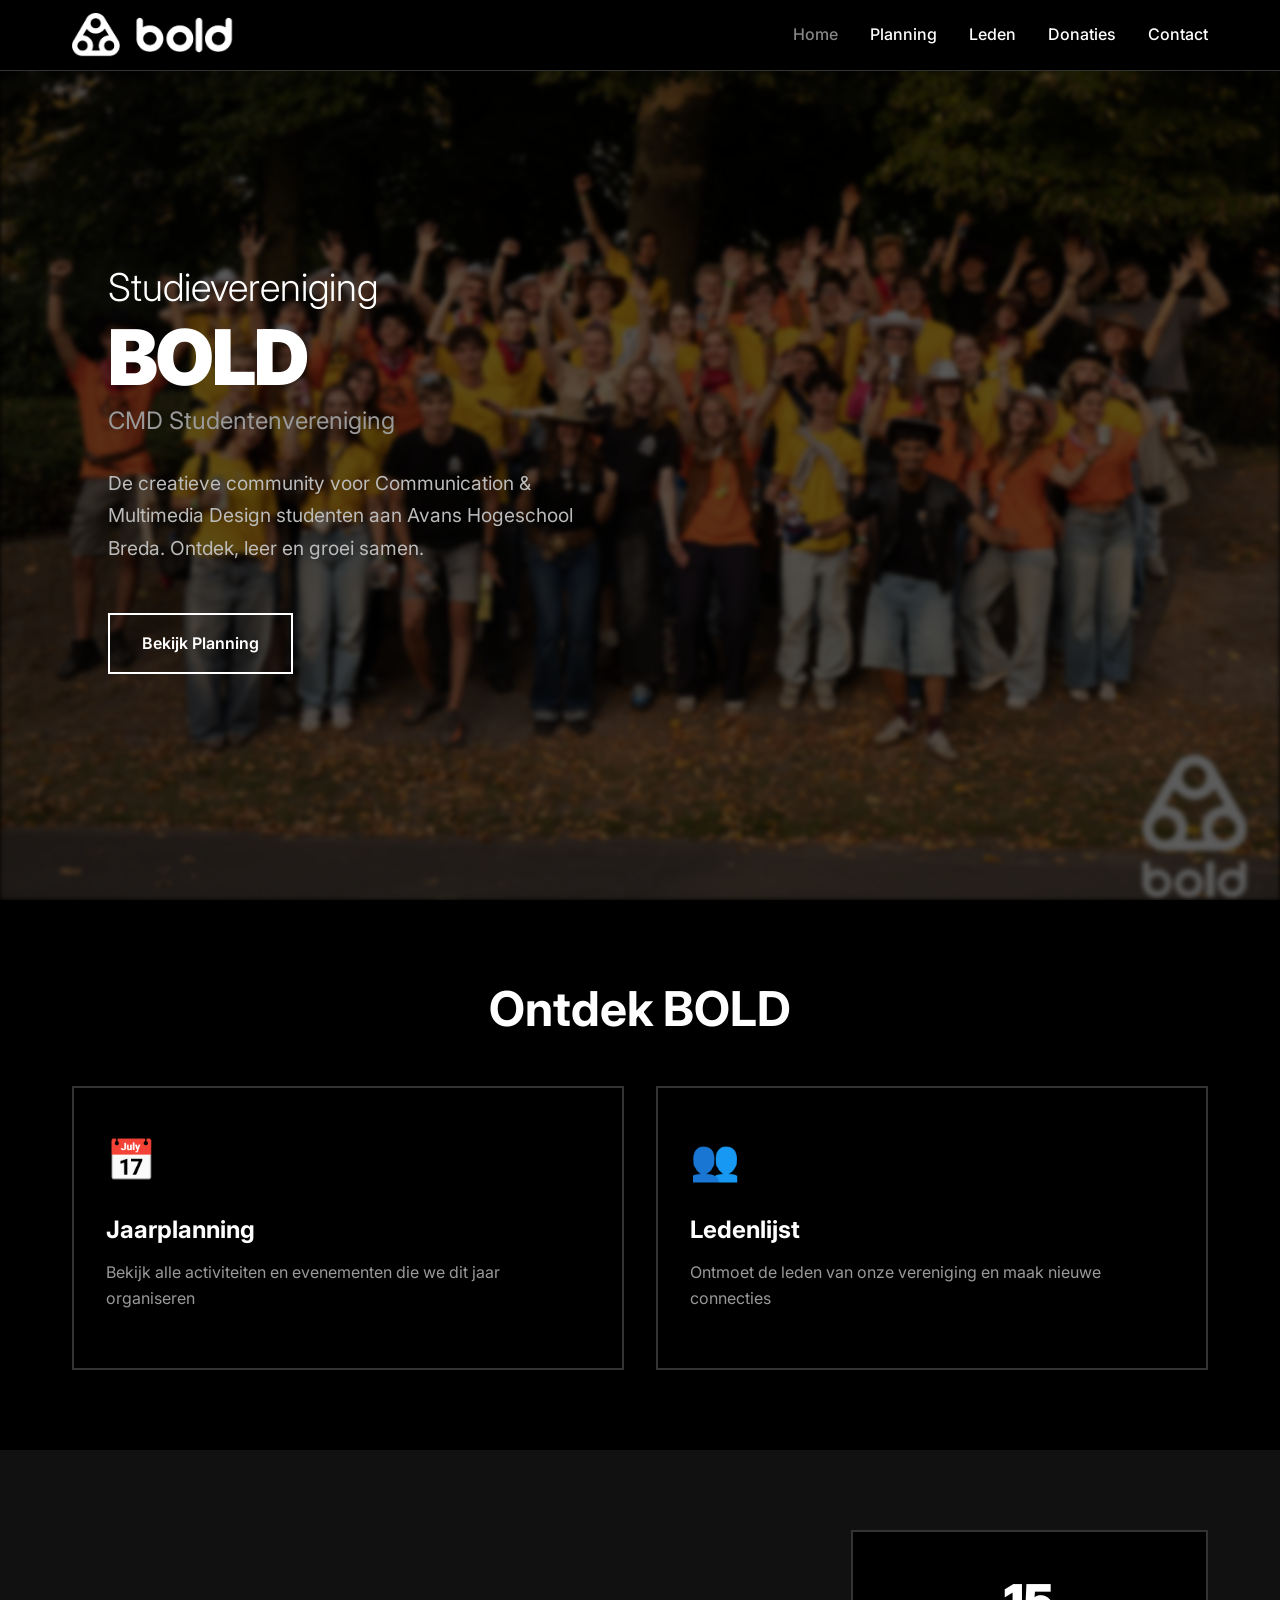
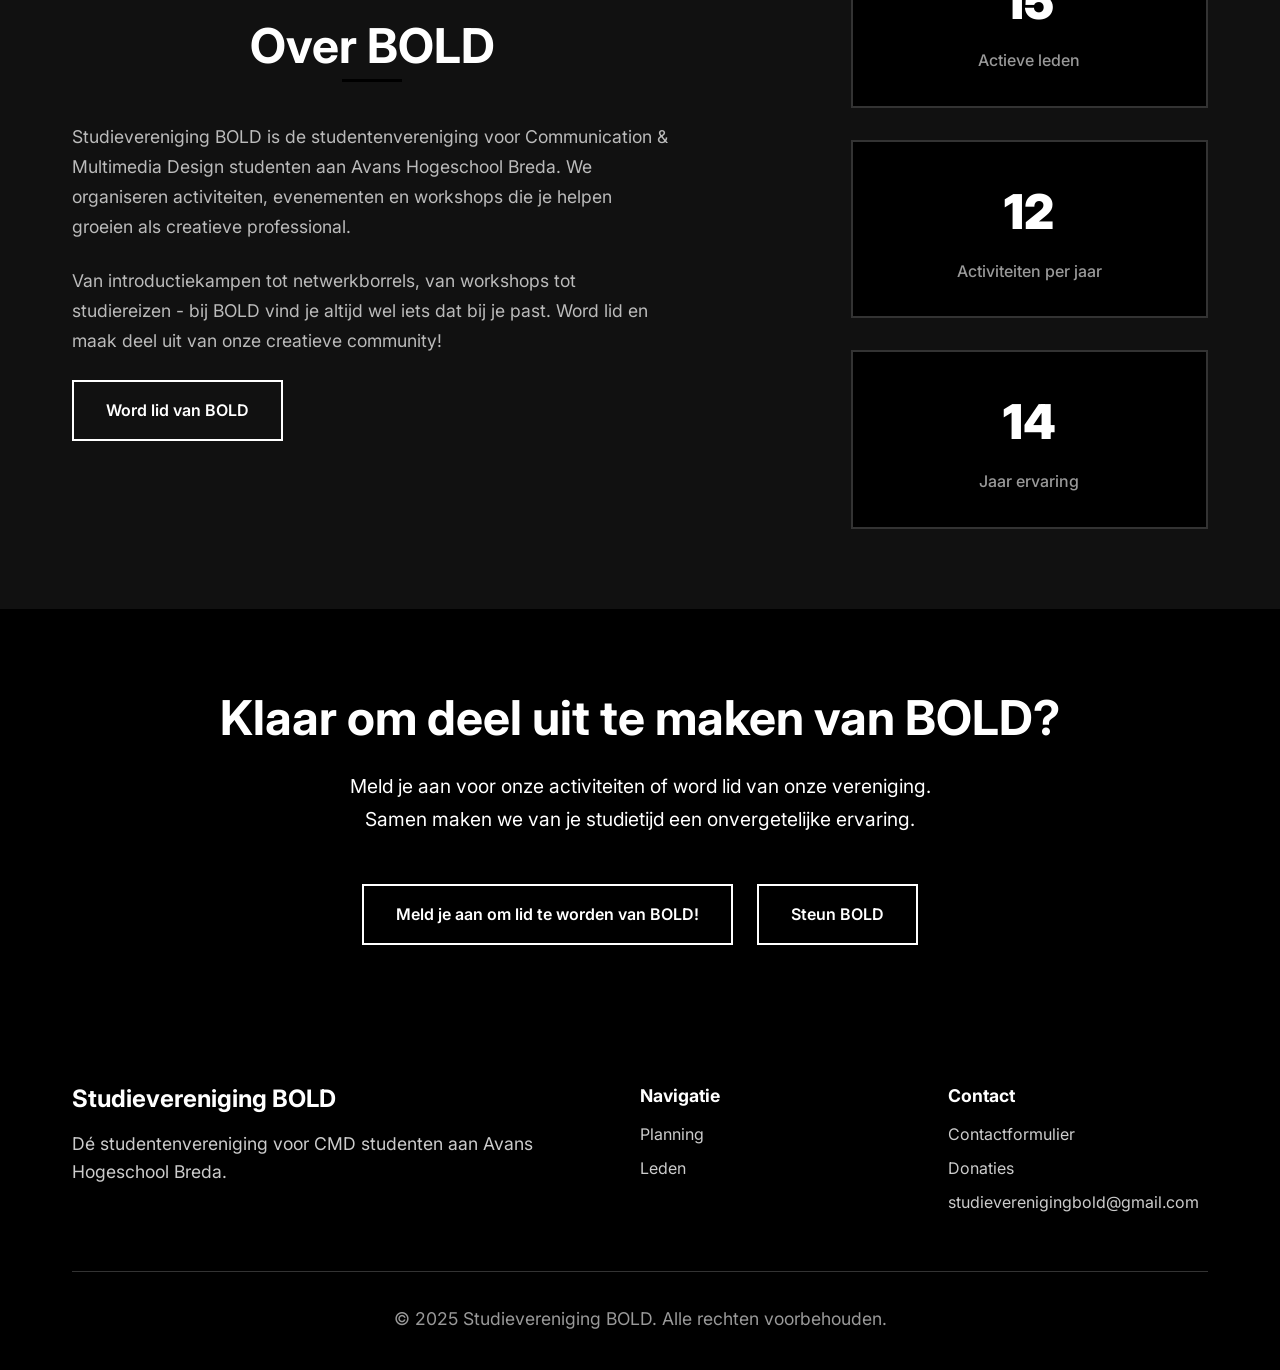
==== commit 91a21130: "Big update allemaal feedback ouwe" ====
--- a/index.html
+++ b/index.html
@@ -45,9 +45,9 @@
                 <li class="nav-item">
                     <a href="index.html" class="nav-link active" aria-current="page">Home</a>
                 </li>
-                <li class="nav-item">
+                <!-- <li class="nav-item">
                     <a href="introkamp.html" class="nav-link">Introkamp</a>
-                </li>
+                </li> -->
                 <li class="nav-item">
                     <a href="planning.html" class="nav-link">Planning</a>
                 </li>
@@ -89,10 +89,10 @@
                         De creatieve community voor Communication & Multimedia Design studenten 
                         aan Avans Hogeschool Breda. Ontdek, leer en groei samen.
                     </p>
-                    <div class="hero-actions">
+                    <!-- <div class="hero-actions">
                         <a href="introkamp.html" class="btn btn-primary" aria-label="Meld je aan voor Introkamp">
                             Meld je aan voor Introkamp
-                        </a>
+                        </a> -->
                         <a href="planning.html" class="btn btn-secondary" aria-label="Bekijk onze planning">
                             Bekijk Planning
                         </a>
@@ -106,11 +106,11 @@
             <div class="container">
                 <h2 id="quick-links-title" class="section-title">Ontdek BOLD</h2>
                 <div class="quick-links-grid">
-                    <a href="introkamp.html" class="quick-link-card" aria-label="Introkamp informatie">
+                    <!-- <a href="introkamp.html" class="quick-link-card" aria-label="Introkamp informatie">
                         <div class="card-icon">🎯</div>
                         <h3>Introkamp</h3>
                         <p>Meld je aan voor onze introductiekamp en maak kennis met je medestudenten</p>
-                    </a>
+                    </a> -->
                     <a href="planning.html" class="quick-link-card" aria-label="Jaarplanning bekijken">
                         <div class="card-icon">📅</div>
                         <h3>Jaarplanning</h3>
@@ -153,16 +153,22 @@
                     </div>
                     <div class="about-stats">
                         <div class="stat-item">
+                            <a href="leden.html" style="text-decoration:none;">
                             <span class="stat-number">15</span>
+                            </a>
                             <span class="stat-label">Actieve leden</span>
                         </div>
                         <div class="stat-item">
+                            <a href="planning.html" style="text-decoration:none;">
                             <span class="stat-number">12</span>
+                            </a>
                             <span class="stat-label">Activiteiten per jaar</span>
                         </div>
                         <div class="stat-item">
+                            <a href= "https://www.facebook.com/svbold/photos_albums" target=”_blank” style="text-decoration:none;">
                             <span class="stat-number">14</span>
-                            <span class="stat-label">Jaar ervaring</span>
+                            </a>
+                            <span class="stat-label">Jaar ervaring</span>   
                         </div>
                     </div>
                 </div>
@@ -179,8 +185,8 @@
                         Samen maken we van je studietijd een onvergetelijke ervaring.
                     </p>
                     <div class="cta-actions">
-                        <a href="introkamp.html" class="btn btn-primary" aria-label="Meld je aan voor Introkamp">
-                            Meld je aan
+                        <a href="contact.html" class="btn btn-primary" aria-label="Meld je aan voor Introkamp">
+                            Meld je aan om lid te worden van BOLD!
                         </a>
                         <a href="donaties.html" class="btn btn-secondary" aria-label="Steun BOLD met een donatie">
                             Steun BOLD
@@ -204,7 +210,7 @@
                 <div class="footer-section">
                     <h4 class="footer-subtitle">Navigatie</h4>
                     <ul class="footer-links">
-                        <li><a href="introkamp.html">Introkamp</a></li>
+                        <!-- <li><a href="introkamp.html">Introkamp</a></li> -->
                         <li><a href="planning.html">Planning</a></li>
                         <!-- <li><a href="fotoboek.html">Fotoboek</a></li> -->
                         <li><a href="leden.html">Leden</a></li>
--- a/styles.css
+++ b/styles.css
@@ -226,7 +226,7 @@
 
 .nav-link:hover,
 .nav-link.active {
-    color: #ccc;
+    color: #868686;
 }
 
 .nav-link::after {
@@ -1384,7 +1384,7 @@
 /* Calendar Section */
 .calendar-section {
     padding: 80px 0;
-    background-color: #000;
+    background-color: rgb(17, 17, 17);
 }
 
 .calendar-container {
@@ -1477,12 +1477,231 @@
 }
 
 .calendar-event {
-    font-size: 0.8rem;
-    color: #fff;
-    margin-bottom: 0.2rem;
-    padding: 0.2rem 0.4rem;
+    display: block;
+    width: 100%;
+    font-size: 0.85rem;
+    color: #fff;
+    margin-bottom: 0.3rem;
+    padding: 0.3rem 0.45rem;
     background-color: #555;
     border-radius: 3px;
+    border: none;
+    text-align: left;
+    cursor: pointer;
+    transition: all 0.3s ease;
+    font-weight: 600;
+    line-height: 1.3;
+}
+
+.calendar-event:last-child {
+    margin-bottom: 0;
+}
+
+.calendar-event:hover,
+.calendar-event:focus {
+    background-color: #777;
+    transform: translateY(-2px);
+    outline: none;
+    box-shadow: 0 0 0 2px rgba(255,255,255,0.2);
+}
+
+.calendar-event:focus-visible {
+    outline: 2px solid #fff;
+    outline-offset: 2px;
+}
+
+/* Calendar Event Modal */
+.calendar-event-modal {
+    position: fixed;
+    top: 0;
+    left: 0;
+    width: 100%;
+    height: 100%;
+    z-index: 2100;
+    display: none;
+    align-items: center;
+    justify-content: center;
+    padding: 1.5rem;
+}
+
+.calendar-event-modal.active {
+    display: flex;
+}
+
+.calendar-event-modal-backdrop {
+    position: absolute;
+    top: 0;
+    left: 0;
+    width: 100%;
+    height: 100%;
+    background: rgba(0, 0, 0, 0.85);
+    backdrop-filter: blur(3px);
+}
+
+.calendar-event-modal-content {
+    position: relative;
+    max-width: 480px;
+    width: 100%;
+    background-color: #000;
+    border: 2px solid #333;
+    padding: 2.5rem;
+    z-index: 2101;
+}
+
+.calendar-event-modal-close {
+    position: absolute;
+    top: 1rem;
+    right: 1rem;
+    background: none;
+    border: none;
+    color: #fff;
+    font-size: 1.5rem;
+    cursor: pointer;
+    line-height: 1;
+}
+
+.calendar-event-modal-date {
+    color: #999;
+    text-transform: uppercase;
+    letter-spacing: 0.1em;
+    font-size: 0.85rem;
+    margin-bottom: 0.5rem;
+}
+
+.calendar-event-modal-title {
+    font-size: 1.8rem;
+    margin-bottom: 1rem;
+}
+
+.calendar-event-modal-description {
+    color: #ccc;
+    margin-bottom: 1.5rem;
+}
+
+.calendar-event-modal-meta {
+    display: flex;
+    flex-direction: column;
+    gap: 0.5rem;
+    margin-bottom: 1.5rem;
+    color: #fff;
+}
+
+.calendar-event-modal-link {
+    display: inline-block;
+    color: #fff;
+    border-bottom: 2px solid #fff;
+    text-decoration: none;
+    font-weight: 600;
+    transition: color 0.3s ease;
+}
+
+.calendar-event-modal-link:hover {
+    color: #ccc;
+    border-bottom-color: #ccc;
+}
+
+.timeline-future-block {
+    margin-top: 3rem;
+    display: flex;
+    flex-direction: column;
+    gap: 1.5rem;
+}
+
+.timeline-past-block {
+    margin-bottom: 3rem;
+    display: flex;
+    flex-direction: column;
+    gap: 1.5rem;
+}
+
+.timeline-future-wrapper {
+    text-align: center;
+    margin: 0;
+}
+
+.timeline-future-toggle {
+    display: inline-flex;
+    align-items: center;
+    gap: 0.75rem;
+    background: none;
+    border: 2px solid #333;
+    color: #fff;
+    padding: 0.75rem 1.5rem;
+    cursor: pointer;
+    text-transform: uppercase;
+    font-weight: 600;
+    letter-spacing: 0.05em;
+    transition: all 0.3s ease;
+    width: 100%;
+    max-width: 360px;
+    justify-content: center;
+}
+
+.timeline-future-toggle:hover:not(:disabled),
+.timeline-future-toggle:focus-visible {
+    border-color: #fff;
+    color: #fff;
+    outline: none;
+}
+
+.timeline-future-toggle:disabled {
+    cursor: default;
+    opacity: 0.6;
+}
+
+.timeline-future-toggle .toggle-icon {
+    display: inline-block;
+    transition: transform 0.3s ease;
+}
+
+.timeline-future-toggle.is-complete .toggle-icon {
+    transform: none;
+}
+
+.timeline-future-list {
+    overflow: hidden;
+    max-height: 0;
+    transition: max-height 0.4s ease;
+    display: flex;
+    flex-direction: column;
+    gap: 3rem;
+    padding-top: 0.5rem;
+}
+
+.timeline-future-list .timeline-item {
+    opacity: 0;
+    transform: translateY(20px);
+    transition: opacity 0.3s ease, transform 0.3s ease;
+}
+
+.timeline-future-list .timeline-item.revealed {
+    opacity: 1;
+    transform: translateY(0);
+}
+
+.timeline-future-month {
+    border-top: 1px solid #333;
+    padding-top: 2rem;
+}
+
+.timeline-future-month:first-child {
+    border-top: none;
+    padding-top: 0;
+}
+
+.timeline-future-month-title {
+    text-align: center;
+    font-size: 1.3rem;
+    text-transform: uppercase;
+    letter-spacing: 0.1em;
+    color: #fff;
+    margin-bottom: 1.5rem;
+}
+
+.timeline-future-month-events {
+    display: flex;
+    flex-direction: column;
+    gap: 3rem;
 }
 
 /* Timeline Section */
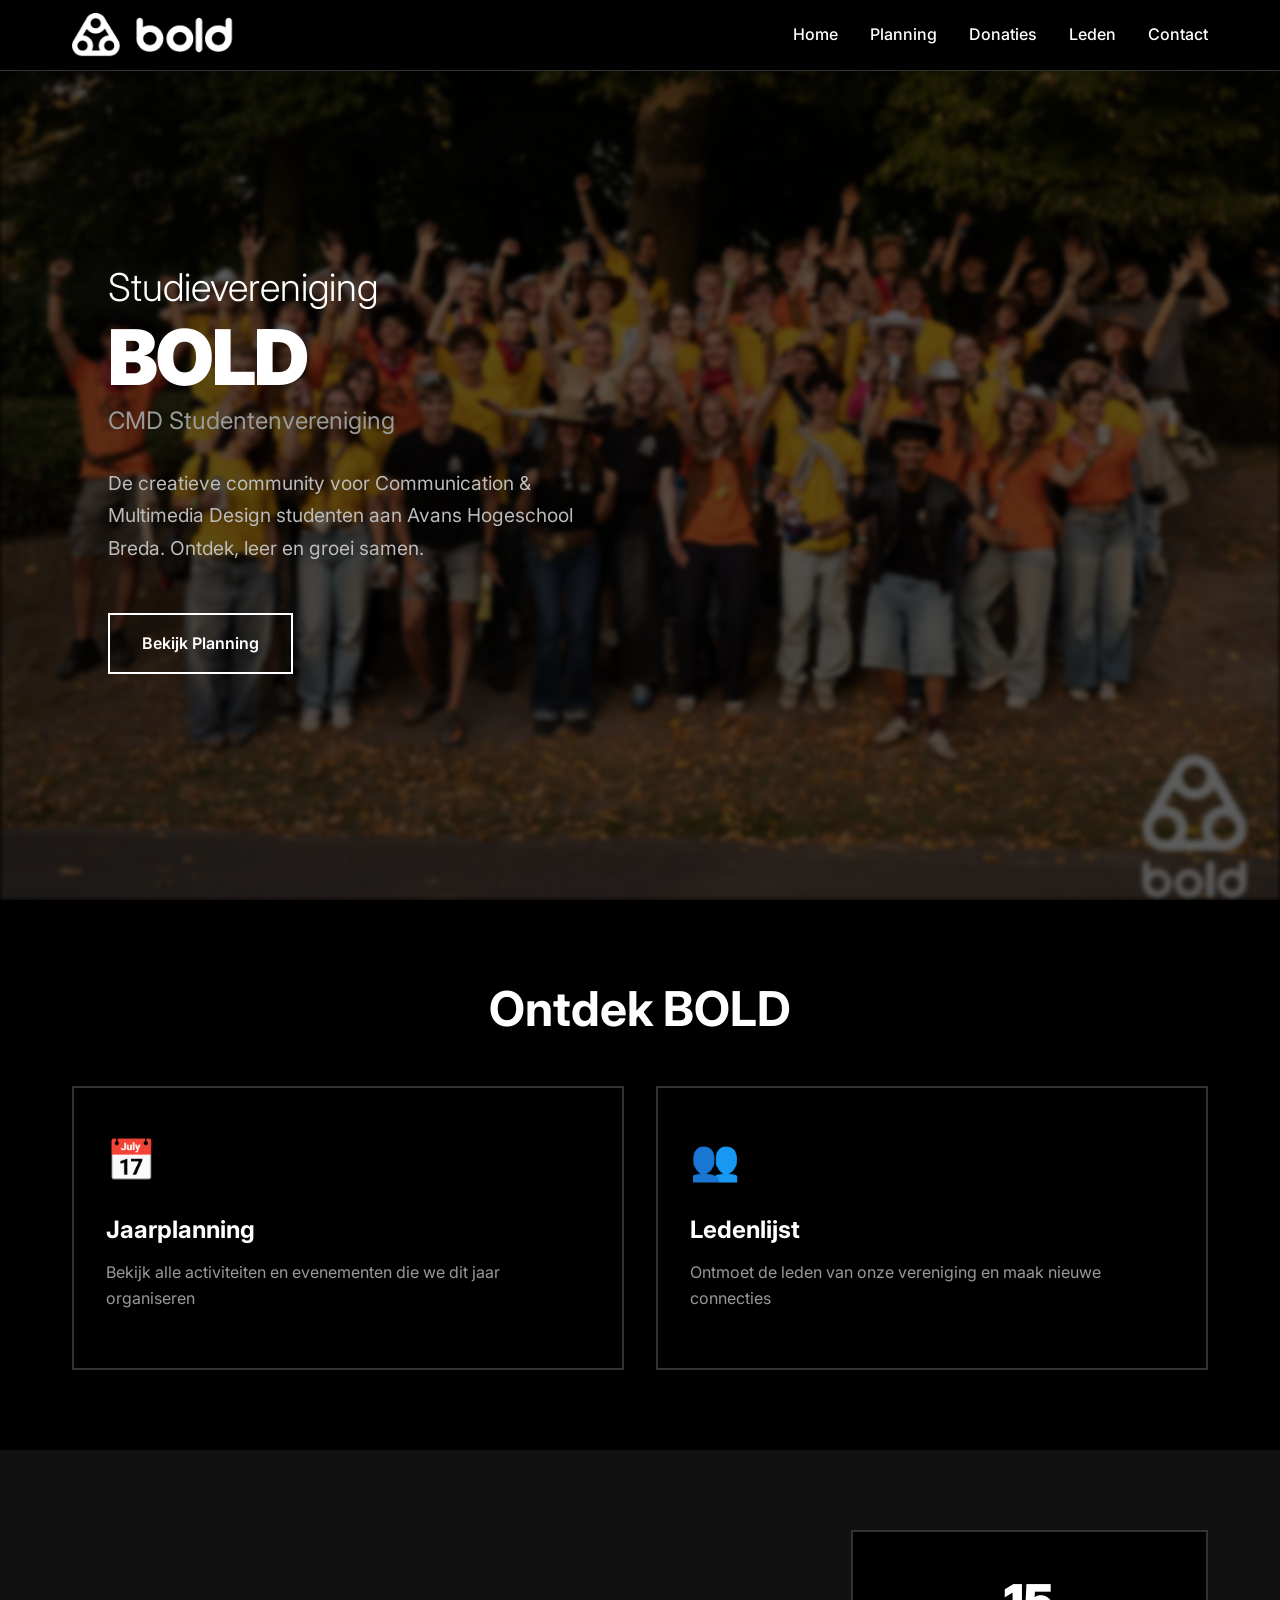
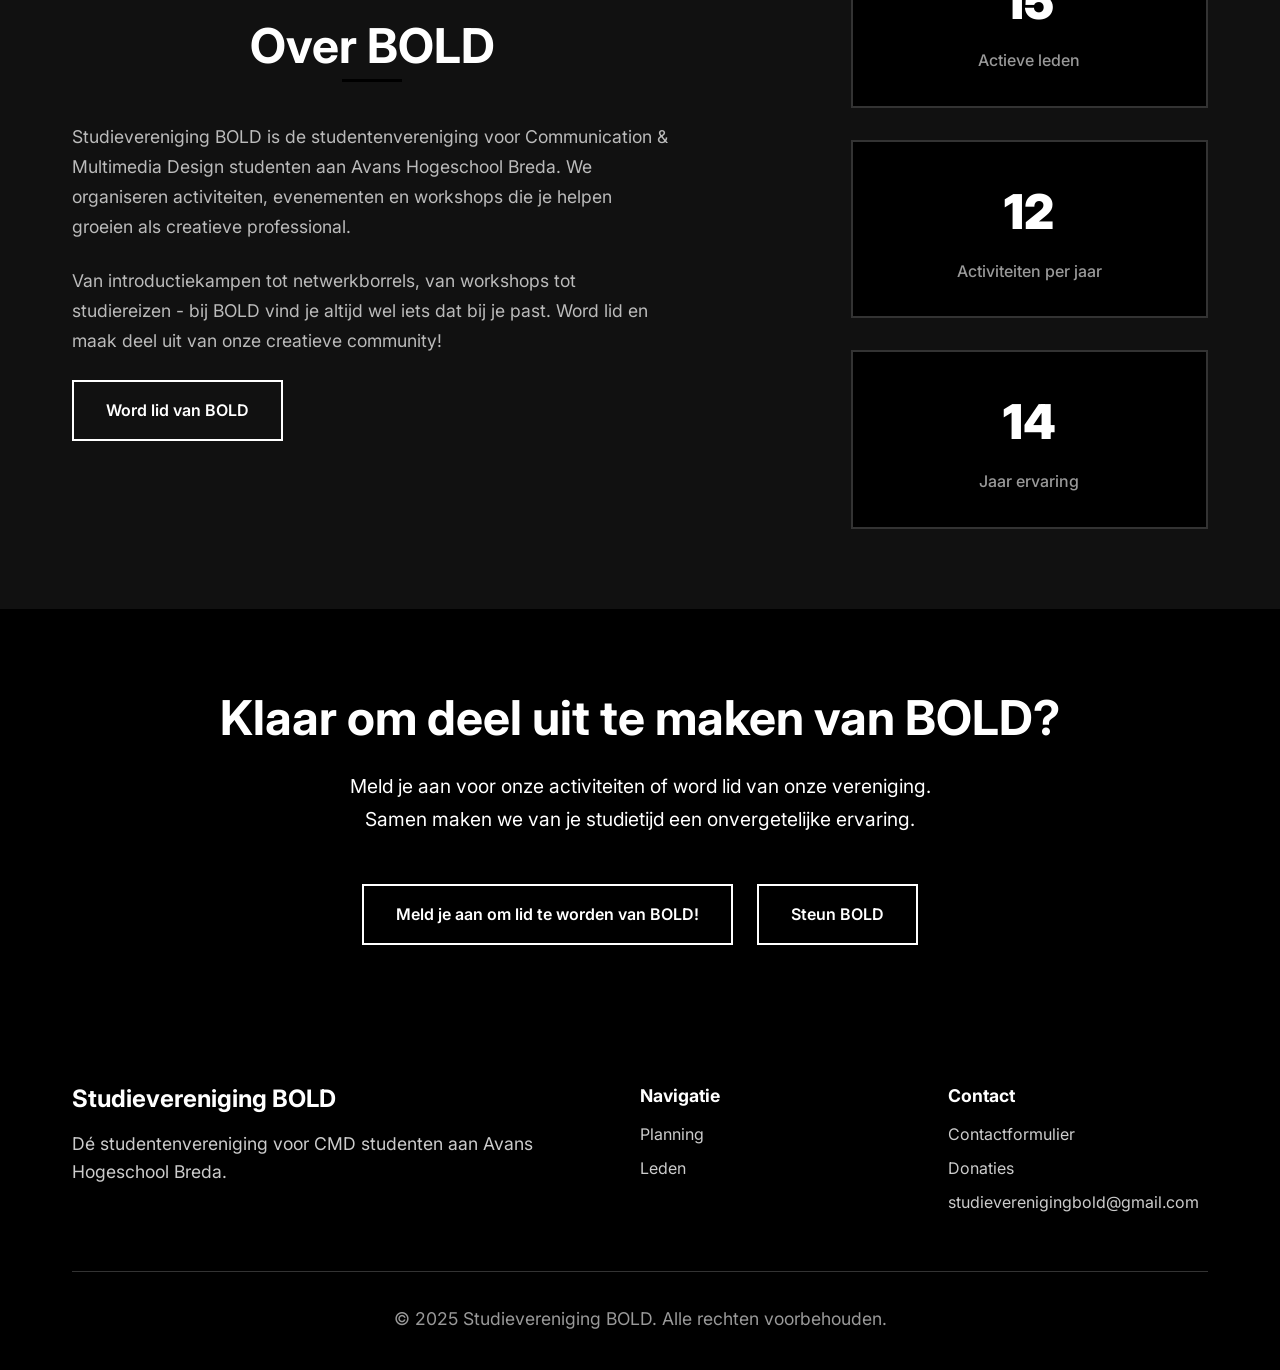
==== commit 8618c34f: "Update website" ====
--- a/index.html
+++ b/index.html
@@ -51,15 +51,16 @@
                 <li class="nav-item">
                     <a href="planning.html" class="nav-link">Planning</a>
                 </li>
+                <li class="nav-item">
+                    <a href="donaties.html" class="nav-link">Donaties</a>
+                </li>
                 <!-- <li class="nav-item">
                     <a href="fotoboek.html" class="nav-link">Fotoboek</a>
                 </li> -->
                 <li class="nav-item">
                     <a href="leden.html" class="nav-link">Leden</a>
                 </li>
-                <li class="nav-item">
-                    <a href="donaties.html" class="nav-link">Donaties</a>
-                </li>
+
                 <li class="nav-item">
                     <a href="contact.html" class="nav-link">Contact</a>
                 </li>
--- a/styles.css
+++ b/styles.css
@@ -48,13 +48,13 @@
 .page-transition-overlay.swipe-in {
     transform: translateX(0);
     pointer-events: all;
-    transition: transform 0.25s cubic-bezier(0.4, 0, 0.2, 1);
+    transition: transform 0.2s cubic-bezier(0.4, 0, 0.2, 1);
 }
 
 .page-transition-overlay.swipe-continue {
     transform: translateX(-100%);
     pointer-events: all;
-    transition: transform 0.25s cubic-bezier(0.4, 0, 0.2, 1);
+    transition: transform 0.2s cubic-bezier(0.4, 0, 0.2, 1);
 }
 
 .page-transition-logo {
@@ -69,7 +69,7 @@
 }
 
 .page-transition-overlay.swipe-continue .page-transition-logo {
-    opacity: 0;
+    opacity: 1;
     transition: opacity 0.2s ease;
 }
 
@@ -226,7 +226,7 @@
 
 .nav-link:hover,
 .nav-link.active {
-    color: #868686;
+    color: #fff;
 }
 
 .nav-link::after {
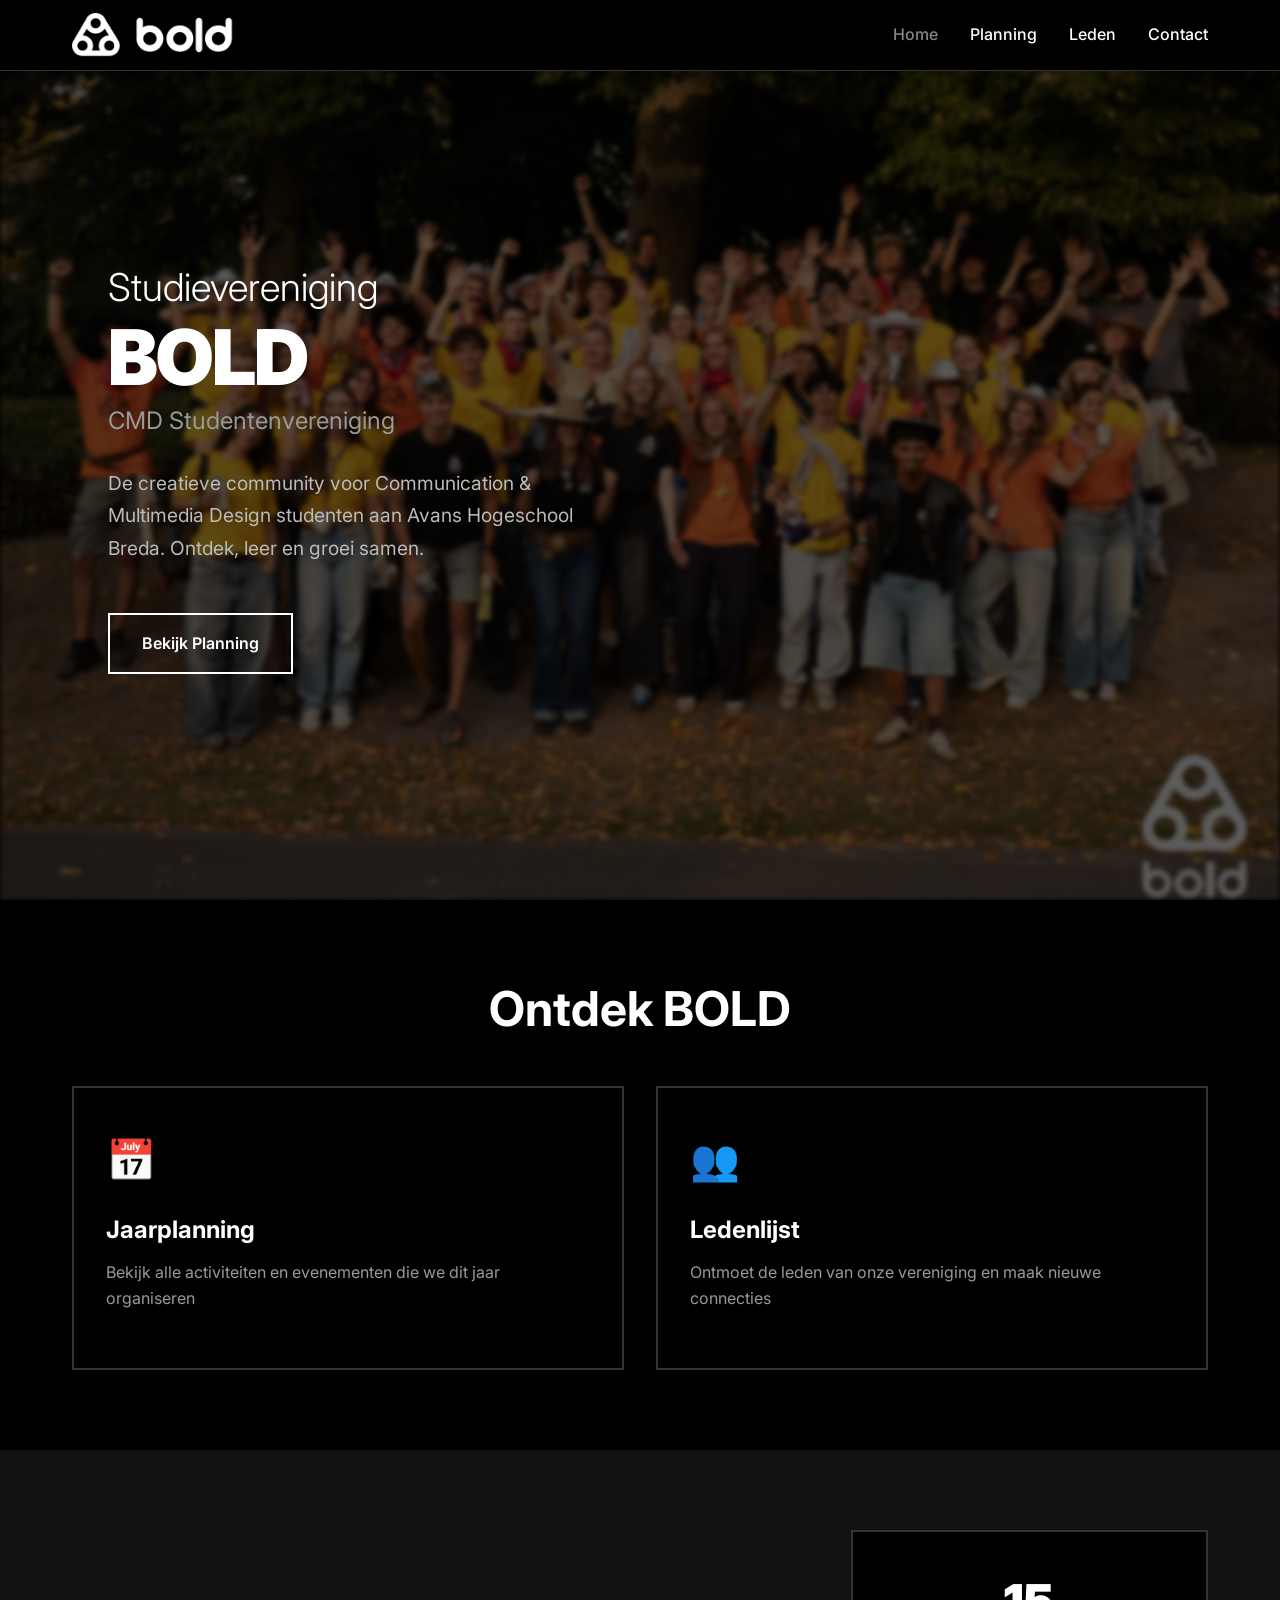
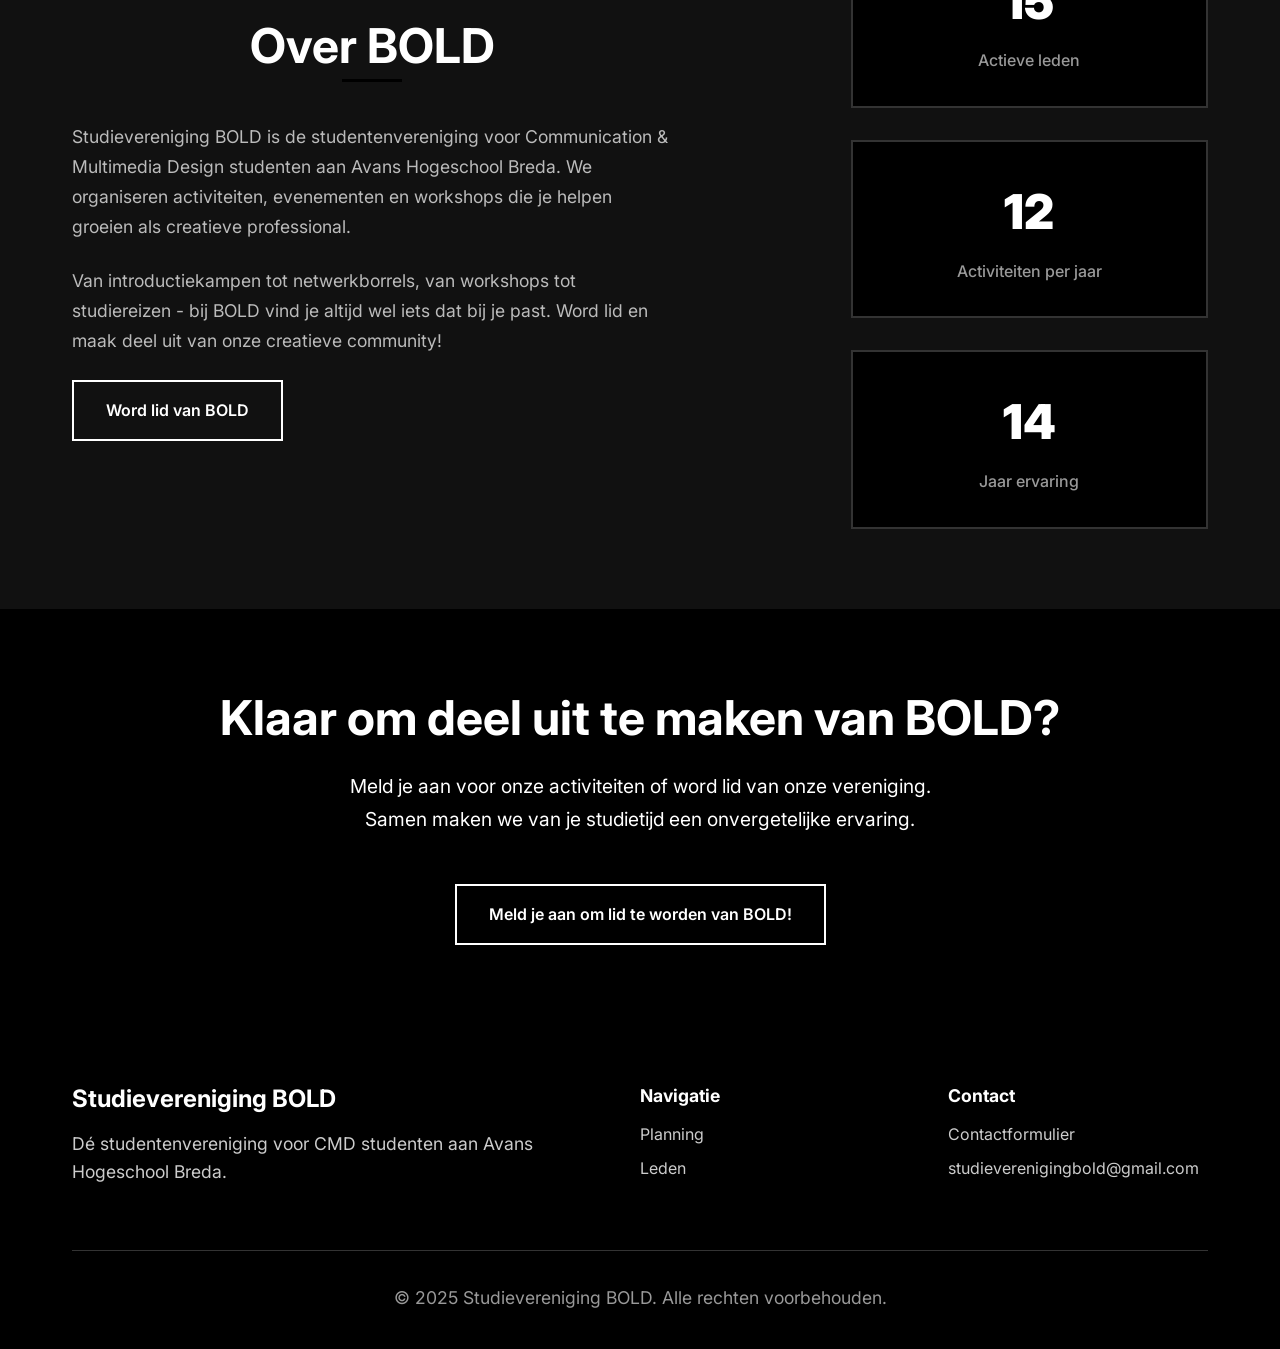
==== commit e4ac4c84: "final push remove donatie page tijdelijk" ====
--- a/index.html
+++ b/index.html
@@ -43,7 +43,7 @@
             <!-- Desktop Navigation -->
             <ul class="nav-menu" id="nav-menu">
                 <li class="nav-item">
-                    <a href="index.html" class="nav-link active" aria-current="page">Home</a>
+                    <a href="index.html" class="nav-link">Home</a>
                 </li>
                 <!-- <li class="nav-item">
                     <a href="introkamp.html" class="nav-link">Introkamp</a>
@@ -51,9 +51,9 @@
                 <li class="nav-item">
                     <a href="planning.html" class="nav-link">Planning</a>
                 </li>
-                <li class="nav-item">
+                <!-- <li class="nav-item">
                     <a href="donaties.html" class="nav-link">Donaties</a>
-                </li>
+                </li> -->
                 <!-- <li class="nav-item">
                     <a href="fotoboek.html" class="nav-link">Fotoboek</a>
                 </li> -->
@@ -189,9 +189,9 @@
                         <a href="contact.html" class="btn btn-primary" aria-label="Meld je aan voor Introkamp">
                             Meld je aan om lid te worden van BOLD!
                         </a>
-                        <a href="donaties.html" class="btn btn-secondary" aria-label="Steun BOLD met een donatie">
+                        <!-- <a href="donaties.html" class="btn btn-secondary" aria-label="Steun BOLD met een donatie">
                             Steun BOLD
-                        </a>
+                        </a> -->
                     </div>
                 </div>
             </div>
@@ -221,7 +221,7 @@
                     <h4 class="footer-subtitle">Contact</h4>
                     <ul class="footer-links">
                         <li><a href="contact.html">Contactformulier</a></li>
-                        <li><a href="donaties.html">Donaties</a></li>
+                        <!-- <li><a href="donaties.html">Donaties</a></li> -->
                         <li><a href="mailto:studieverenigingbold@gmail.com">studieverenigingbold@gmail.com</a></li>
                     </ul>
                 </div>
--- a/styles.css
+++ b/styles.css
@@ -69,7 +69,7 @@
 }
 
 .page-transition-overlay.swipe-continue .page-transition-logo {
-    opacity: 1;
+    opacity: 0;
     transition: opacity 0.2s ease;
 }
 
@@ -226,7 +226,7 @@
 
 .nav-link:hover,
 .nav-link.active {
-    color: #fff;
+    color: #868686;
 }
 
 .nav-link::after {
@@ -927,6 +927,7 @@
 .page-hero-content {
     max-width: 800px;
     margin: 0 auto;
+    text-align: center;
 }
 
 .page-hero-title {
@@ -1820,9 +1821,9 @@
 
 .timeline-meta {
     display: flex;
-    gap: 1.5rem;
+    flex-direction: column;
+    gap: 0.5rem;
     margin-bottom: 1.5rem;
-    flex-wrap: wrap;
 }
 
 .timeline-location,
@@ -1854,7 +1855,7 @@
 
 .events-grid {
     display: grid;
-    grid-template-columns: repeat(auto-fit, minmax(350px, 1fr));
+    grid-template-columns: 1fr;
     gap: 2rem;
     margin-top: 3rem;
 }
@@ -1930,9 +1931,9 @@
 
 .event-meta {
     display: flex;
-    gap: 1rem;
+    flex-direction: column;
+    gap: 0.5rem;
     margin-bottom: 1.5rem;
-    flex-wrap: wrap;
 }
 
 .event-location,
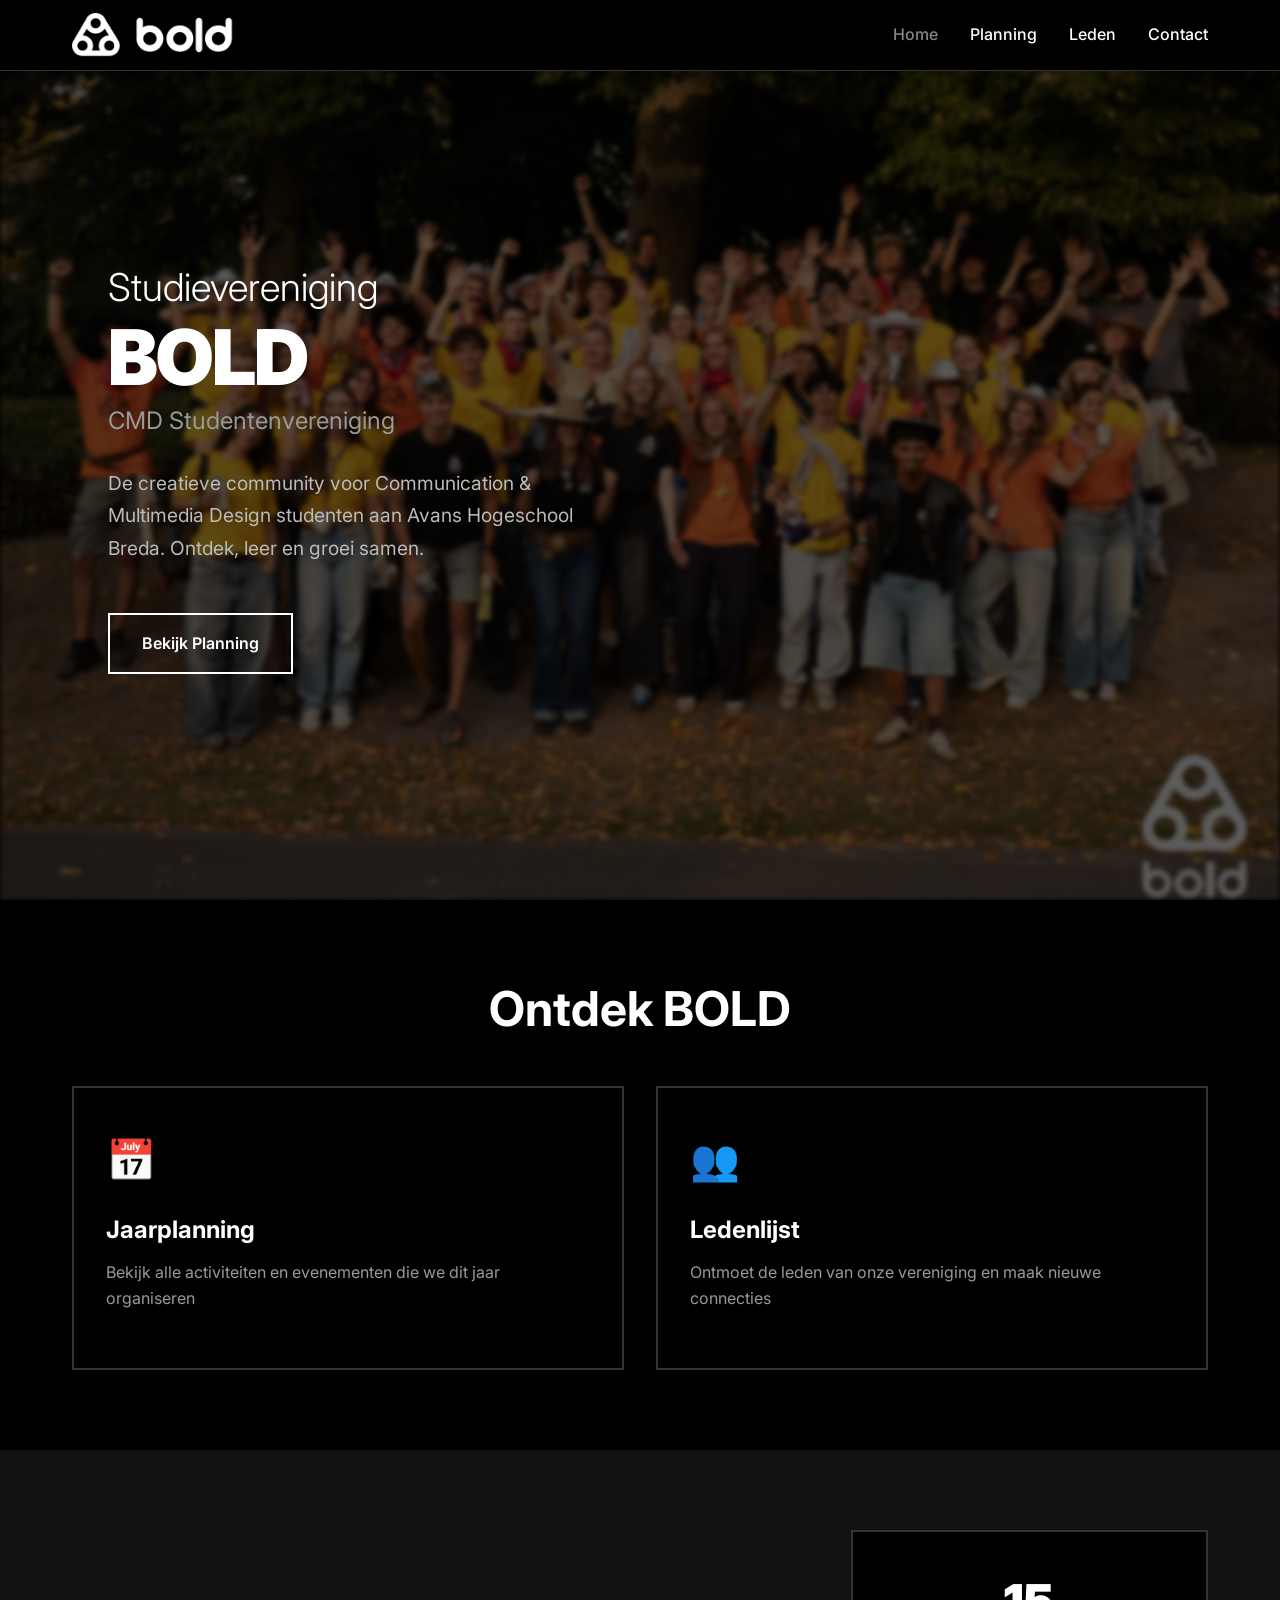
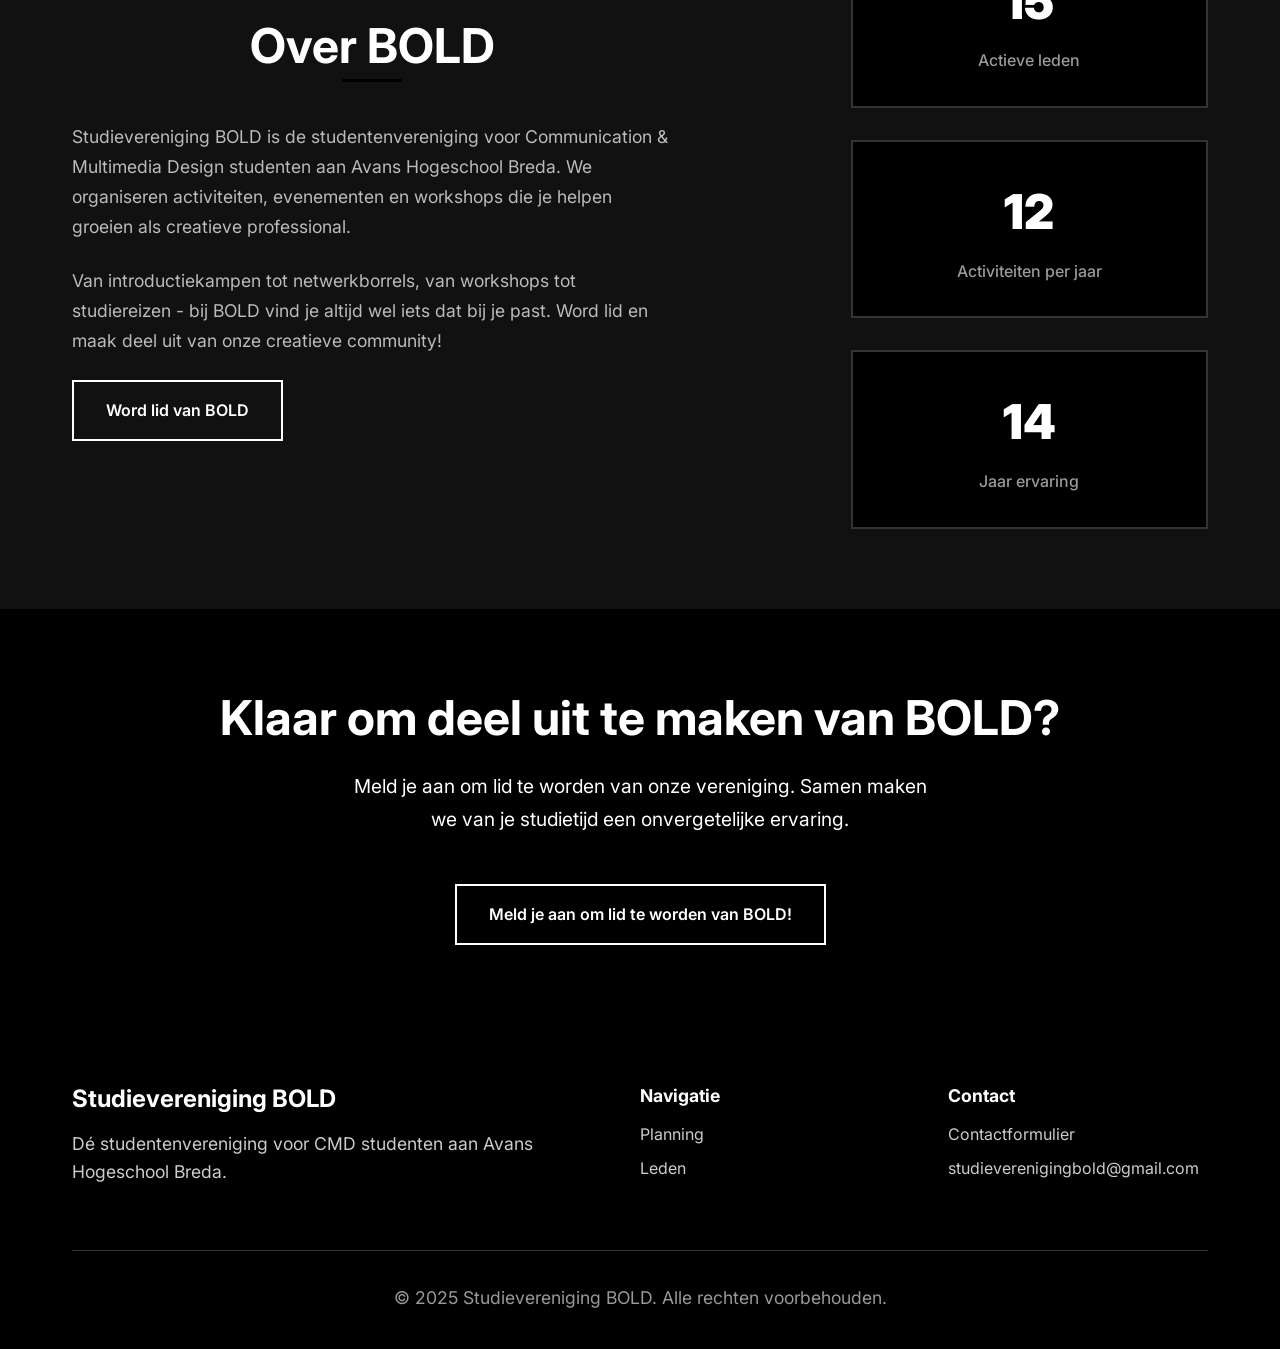
==== commit 4c46c998: "Update fix nav" ====
--- a/index.html
+++ b/index.html
@@ -182,7 +182,7 @@
                 <div class="cta-content">
                     <h2 id="cta-title" class="cta-title">Klaar om deel uit te maken van BOLD?</h2>
                     <p class="cta-description">
-                        Meld je aan voor onze activiteiten of word lid van onze vereniging. 
+                        Meld je aan om lid te worden van onze vereniging. 
                         Samen maken we van je studietijd een onvergetelijke ervaring.
                     </p>
                     <div class="cta-actions">
